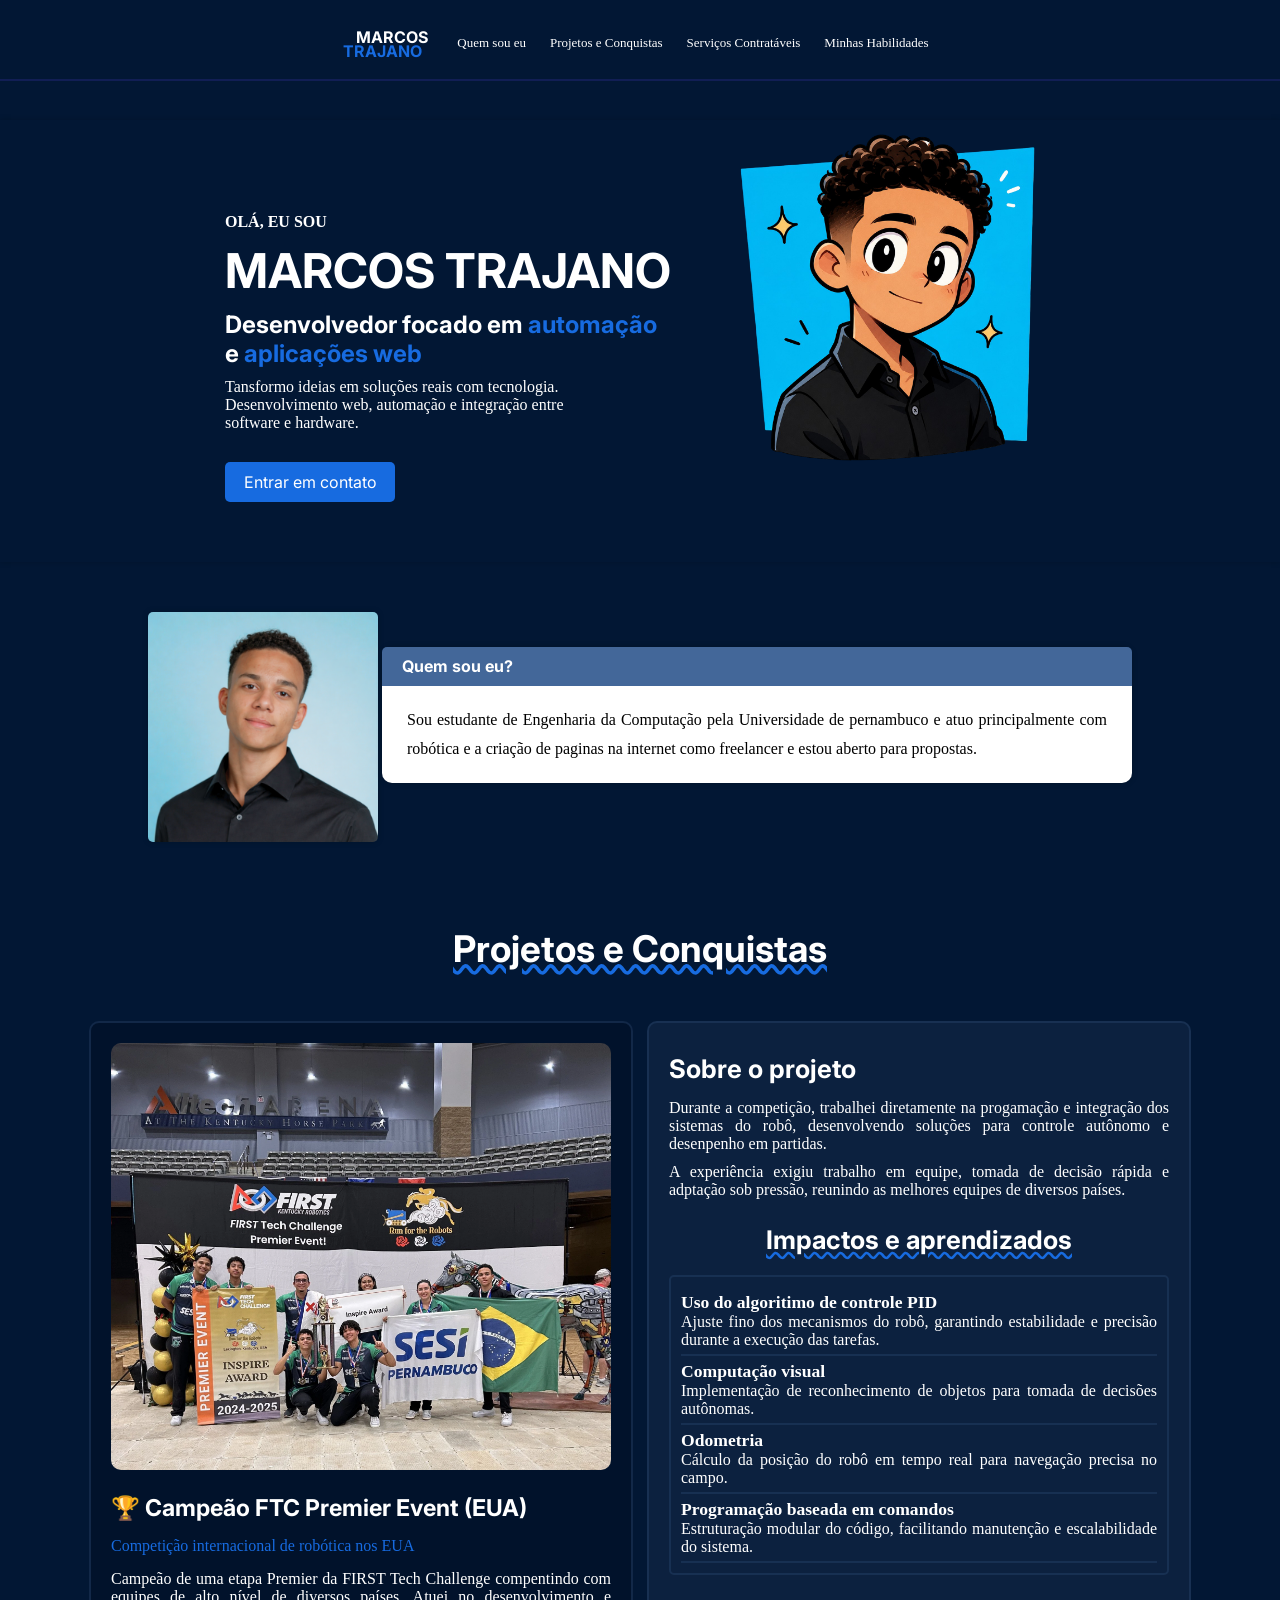
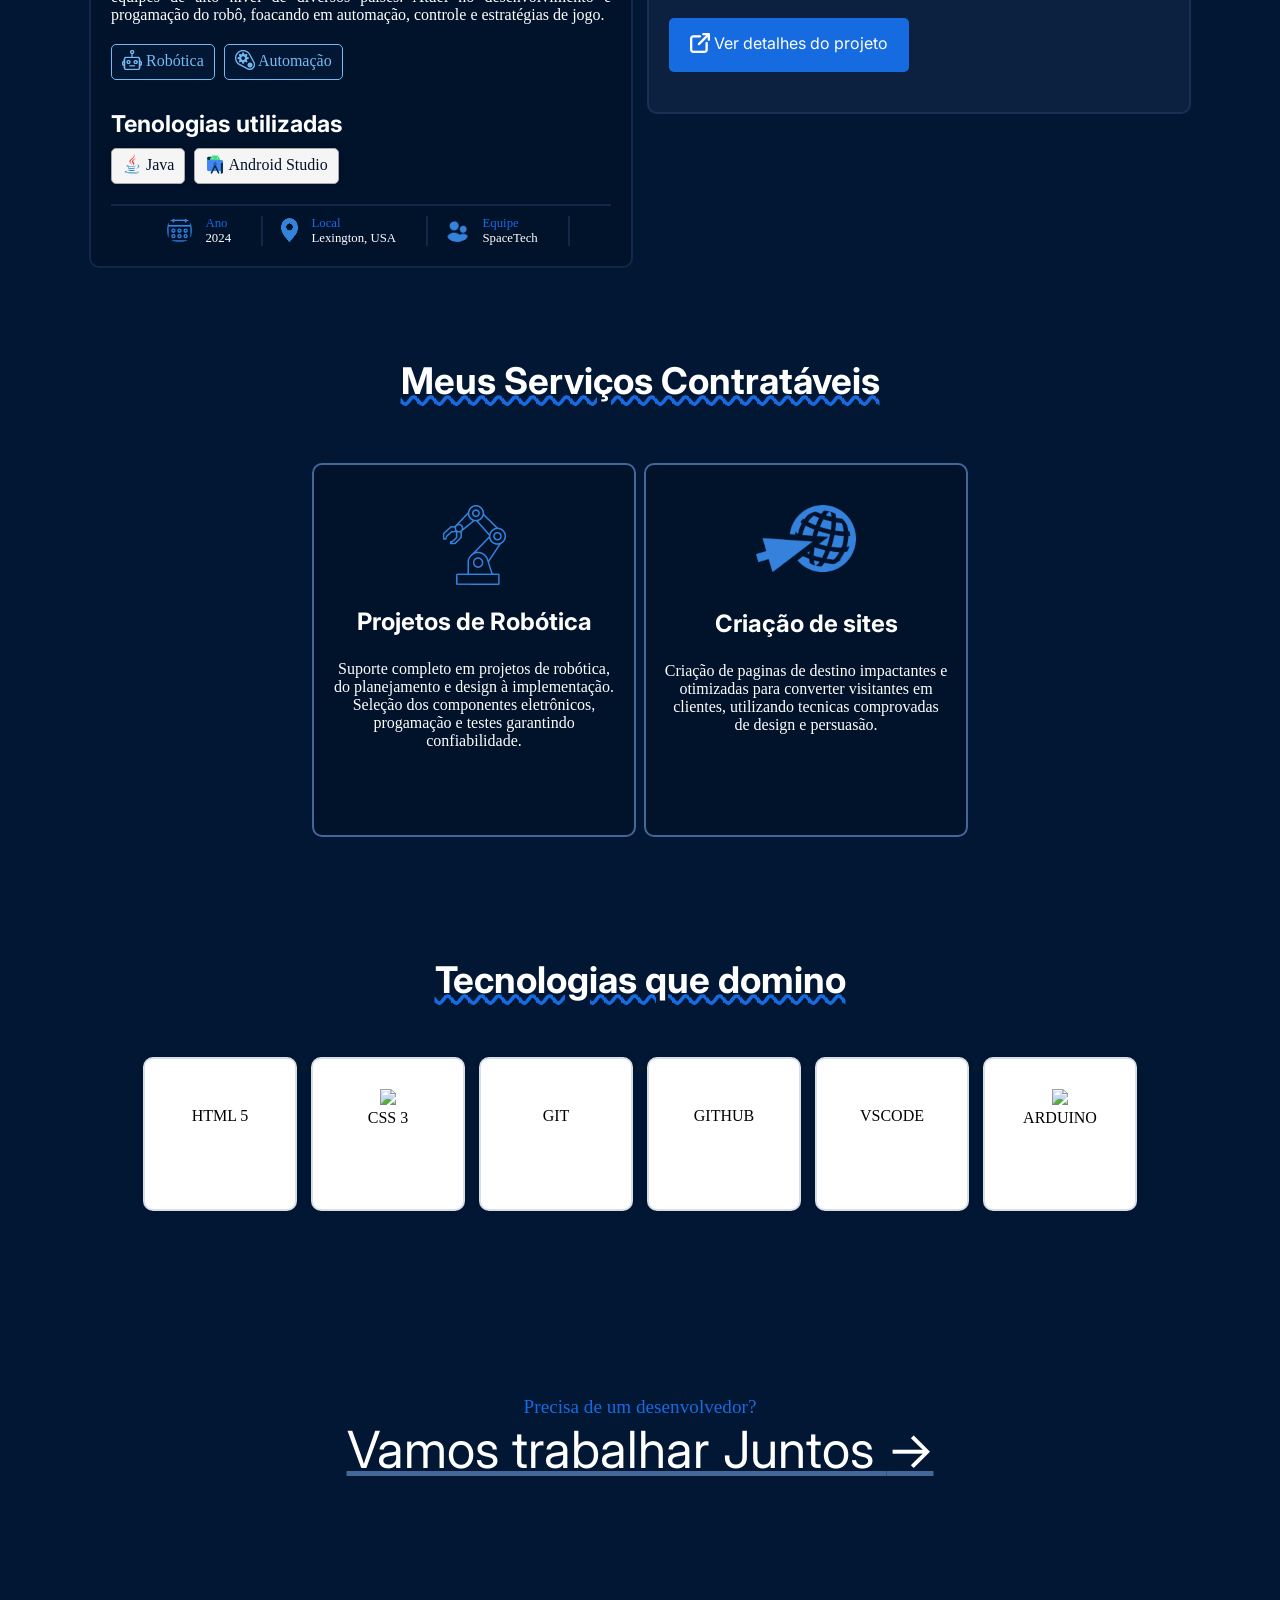
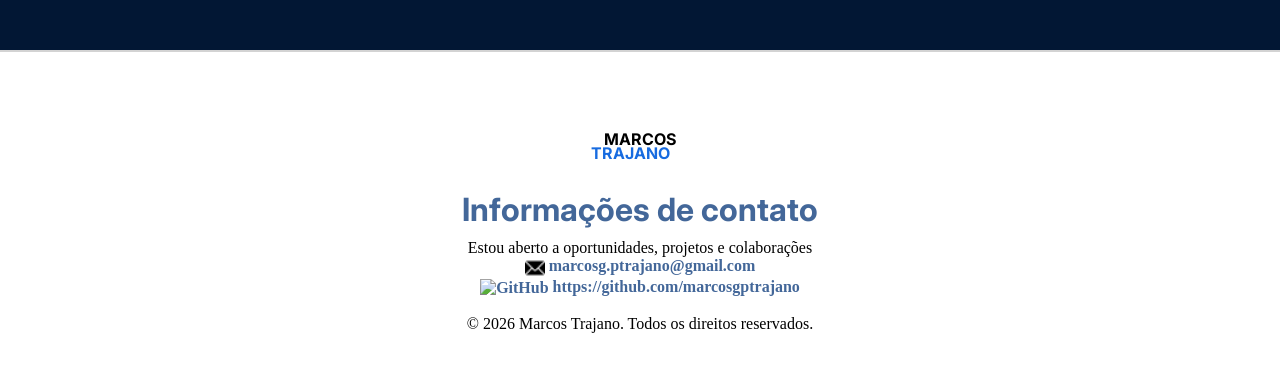
==== index.html @ 4e4b3b89 "correção de nome" ====
<!DOCTYPE html>
<html lang="pt-br">
<head>
    <meta charset="UTF-8">
    <meta name="viewport" content="width=device-width, initial-scale=1.0">
    <title>Marcos Trajano - Portifólio</title>
    <link rel="stylesheet" href="style.css">
    <link rel="shortcut icon" href="images/favicon.ico" type="image/x-icon">
</head>
<body>
    <header>
        <nav>
            <h1 class="title">Marcos<br> <span>trajano</span></h1>
            <a href="#capa">
                Quem sou eu</a>
            <a href="#2">
                Projetos e Conquistas</a>
            <a href="#3">
                Serviços Contratáveis</a>
            <a href="#4">
                Minhas Habilidades</a>
        </nav>
    </header>
    <main>  
        <section id="capa">
            <section>
                <p id="comprimento">Olá, eu sou</p>
                <h1>MARCOS TRAJANO</h1>
                <h2>Desenvolvedor focado em <strong>automação</strong><br> e <strong>aplicações web</strong></h2>
                <p>Tansformo ideias em soluções reais com tecnologia. <br> Desenvolvimento web, automação e integração entre <br> software e hardware.</p>
                <a href="#juntos" id="contato">Entrar em contato</a>
            </section>
            <div class="avatar">
                    <picture>
                        <source media="(max-width: 790px)" srcset="images/ChatGPT Image May 8, 2026, 07_17_53 PM (1).png">
                        <img src="images/ChatGPT Image May 8, 2026, 07_17_53 PM (1).png" alt="" >
                    </picture>
            </div>
        </section>
        <section id="apresentacao">
            <div class="imgg" id="perfil"> 
            </div>
            <article class="balao">
                <h2>Quem sou eu?</h2>
                <p>
                    Sou estudante de Engenharia da Computação pela Universidade de pernambuco e atuo principalmente com robótica e a criação de paginas na internet como freelancer e estou aberto para propostas. 
                </p>
            </article>
        </section>
        <h2 id="2">Projetos e Conquistas</h2>
        <section id="projetos">
            <article class="projeto">
                <img src="images/space_tech___sesi_paulista-34662228.webp" alt="">
                <h3>🏆 Campeão FTC Premier Event (EUA)</h3>
                <p>
                    <span class="descricao">
                        Competição internacional de robótica nos EUA
                    </span>
                    <br>
                    Campeão de uma etapa Premier da FIRST Tech Challenge compentindo com equipes de alto nível de diversos países. Atuei no desenvolvimento e progamação do robô, foacando em automação, controle e estratégias de jogo.
                    <div class="tags">
                        <div class="tag">
                            <p id="robotica">  Robótica
                            </p>
                        </div>
                        <div class="tag" >
                            <p id="automacao">
                             Automação
                            </p>
                        </div>
                    </div>
                    <div class="tecnologias">
                        <h3>Tenologias utilizadas</h3>
                        <div class="tecnologia">
                            <p id="java">  Java
                            </p>
                        </div>
                        <div class="tecnologia" >
                            <p id="AndroidStudio">
                             Android Studio
                            </p>
                        </div>
                    </div>
                </p>
                <div class="dados">
                    <div>
                        <img style="width: 25px;" src="images/icons/calendar-icon.png" alt="">
                        <p>
                            <strong>Ano</strong><br> 2024
                        </p>
                    </div>
                    <div>
                        <img style="width: 17px;" src="images/icons/local-icon.png" alt="">
                        <p>
                            <strong>Local</strong><br> Lexington, USA
                        </p>
                    </div>
                    <div>
                        <img style="width: 23px;" src="images/icons/team-icon.png" alt="">
                        <p>
                            <strong>Equipe</strong><br>SpaceTech
                        </p>
                    </div>
                </div>
            </article>
            <aside class="projeto">
                <h3>Sobre o projeto</h3>
                <p>
                    Durante a competição, trabalhei diretamente na progamação e integração dos sistemas do robô, desenvolvendo soluções para controle autônomo e desenpenho em partidas. 
                </p> 
                <p>
                    A experiência exigiu trabalho em equipe, tomada de decisão rápida e adptação sob pressão, reunindo as melhores equipes de diversos países.
                </p>

                <h3 id="asideh3">Impactos e aprendizados</h3>
                <div class="impactos">
                    <p>
                        <span>Uso do algoritimo de controle PID</span><br>
                        Ajuste fino dos mecanismos do robô, garantindo estabilidade e precisão durante a execução das tarefas.
                    </p>
                    <p>
                        <span>Computação visual</span><br>
                        Implementação de reconhecimento de objetos para tomada de decisões autônomas.
                    </p>
                    <p>
                        <span>Odometria</span><br>
                        Cálculo da posição do robô em tempo real para navegação precisa no campo.
                    </p>
                    <p>
                        <span>Programação baseada em comandos</span><br>
                        Estruturação modular do código, facilitando manutenção e escalabilidade do sistema.
                    </p>
                </div>

                
                <br>
                <a href="https://github.com/marcosgptrajano/SpaceTech-IntoTheDeep" target="_blank" rel="external" class="external">  
                    Ver detalhes do projeto
                </a>
                </aside>
        </section>
        <h2 id="3">Meus Serviços Contratáveis</h2>
        <section id="servicos">
            <article class="servico">
                <div>
                    <img src="images/icons/robot-arm-icon.png" alt="">
                    <h3>Projetos de Robótica</h3>
                    <p>
                        Suporte completo em projetos de robótica, do planejamento e design à implementação. Seleção dos componentes eletrônicos, progamação e testes garantindo confiabilidade.
                    </p>
                </div>
            </article>
            <article class="servico">
                <div>
                    <img src="images/icons/website-icon.png" alt="" id="sites">
                    <h3>Criação de sites</h3>
                    <p>
                        Criação de paginas de destino impactantes e otimizadas para converter visitantes em clientes, utilizando tecnicas comprovadas de design e persuasão.
                    </p>
                </div>
            </article>
        </section>
        <h2 id="4">Tecnologias que domino</h2>
        <section id="habilidades">
            <article>
                <div>
                    <img src="https://cdn.jsdelivr.net/gh/devicons/devicon@latest/icons/html5/html5-original.svg" alt="">
                    <p>HTML 5</p>
                </div>
            </article>
            <article>
                <div>
                    <img src="https://cdn.jsdelivr.net/gh/devicons/devicon@latest/icons/css3/css3-original.svg" />
                    <p>CSS 3</p>
                </div>
            </article>
            <article>
                <div>
                    <img src="https://cdn.jsdelivr.net/gh/devicons/devicon@latest/icons/git/git-original.svg" alt="">
                    <p>GIT</p>
                </div>
            </article>
            <article>
                <div>
                    <img src="https://cdn.jsdelivr.net/gh/devicons/devicon@latest/icons/github/github-original.svg" alt="">
                    <p>GITHUB</p>
                </div>
            </article>
            <article>
                <div>
                    <img src="https://cdn.jsdelivr.net/gh/devicons/devicon@latest/icons/vscode/vscode-original.svg" alt="">
                    <p>VSCODE</p>
                </div>
            </article>
            <article>
                <div>
                    <img src="https://cdn.jsdelivr.net/gh/devicons/devicon@latest/icons/arduino/arduino-original.svg" />
                    <p>ARDUINO</p>
                </div>
        </section>
        <section id="juntos">
            <p>Precisa de um desenvolvedor?</p>
            <a href="">
                Vamos trabalhar Juntos
            </a>
            <div>

            </div>
        </section>
    </main>
    <footer>
        <h1 class="title"><span style="color:black;">Marcos</span><br> <span>trajano</span></h1>
        <h2>Informações de contato</h2>
        <p>Estou aberto a oportunidades, projetos e colaborações</p>
        <p class="contato">
            <a href="mailto:marcosg.ptrajano@gmail.com"> <img src="images/icons/e-mail.png" alt="Email"> marcosg.ptrajano@gmail.com</a><br>
            <a href="https://github.com/marcosgptrajano" target="_blank" rel="external"> <img src="https://cdn.jsdelivr.net/gh/devicons/devicon@latest/icons/github/github-original.svg" alt="GitHub"> https://github.com/marcosgptrajano</a>
        </p>
        <br>
        <p>© 2026 Marcos Trajano. Todos os direitos reservados.</p>
    </footer>
</body>
</html>
---- style.css ----
@charset "UTF-8";

@import url('https://fonts.googleapis.com/css2?family=Inter:ital,opsz,wght@0,14..32,100..900;1,14..32,100..900&display=swap');
@import url("https://use.typekit.net/ovv2ced.css");

*{
    margin: 0px;
    padding: 0px;
    cursor: url('images/arrow-Photoroom.png'), auto;
}

a:hover{
    cursor: url('images/clique.png'), auto;
}

html{
    scroll-behavior: smooth;
}

:root{
    --color01: #021734;
    --color02: #01122B;
    --color03: #436799;
    --destaque: rgb(23, 107, 224);
    --box-shadow: 0px 0px 6px rgba(0, 0, 0, 0.2);
    --main-font: 'poppins-thin';
    --title-font: 'Inter';
}

.title{
    
    display: inline-block;
    color: white;
    font-size: 16px;
    margin: 30px 20px 20px 0px;
    text-indent: 20px;
    font-family: var(--title-font);
    text-transform: uppercase;
    line-height: 0.9em;
}

.title span{
    color: var(--destaque);
}

nav{
    background-color: var(--color01);
    position: fixed;
    text-align: center;
    border-bottom: 2px solid #5f47ff28 ;
    top: 0px;
    width: 100%;
    z-index: 1000; 
}

nav a{    
    font-size: 13px;
    color: white;
    text-decoration: none;
    font-family: var(--main-font);
    margin: 0px 10px 0px 0px;
    vertical-align: 10px;
    padding: 5px;
}

nav a:hover{
    text-decoration: wavy underline;
    text-decoration-color: var(--destaque);
    font-weight: bold;
    color: white;
    background-color: #0345a956;
   
    border-radius: 3px;
    padding: 8px;
    transition-duration: 0.5s;
}


body{
    background-color: var(--color01);
}

main{
    min-width: 400px;
    margin :auto;
}

h1, h2, h3{
    font-family: var(--title-font);
    color: white;
    margin: 10px;
    font-weight: 700;
}

p{
    font-family: var(--main-font);
}

#capa{
    margin: 120px auto 50px auto;
    max-width: 1400px;
    padding-bottom: 40px;
    box-shadow: var(--box-shadow);
    text-align: center;
}

#capa section{
    display: inline-block;
    margin: 20px 0px 0px 0px;
    text-align: left;
}

#capa h1{
    font-size: 3em;
}

#capa p{
    color: white;
    margin: 10px;
}

#contato{
    display: inline-block;
    background-color: var(--destaque);
    margin: 20px 10px;
    color: white;
    text-decoration: none;
    font-family: var(--title-font);
    width: 150px;
    text-align: center;
    padding: 10px;
    border-radius: 5px;
}

#comprimento{
    text-transform: uppercase;
    color: var(--destaque);
    font-weight: 600;
}

#capa strong{
    color: var(--destaque);
}

.avatar{
    text-align: center;
    display: inline-block;
    margin: auto;
    padding-left: 30px ;
}

.avatar source {
    display: none;
}

.avatar img{
    margin: auto;
    width: 29vw;
    max-width: 350px;
    vertical-align: 100% ;
}



#apresentacao{
    max-width: 1400px;
    margin: auto;
    padding: 0px 10px;
    text-align: center;
}


.imgg{
    display: inline-block;
    background-size: cover;
}

#perfil{
    background-image: url(images/Perfil-300.png);
    height: 230px;
    width: 230px;
    border-radius: 5px;
    box-shadow: var(--box-shadow);

}

.balao h2{
    background-color: var(--color03);
    margin: 0px -25px;
    padding: 5px 20px;
    font-size: 1rem;
    color: white;
    border-radius: 5px 5px 0px 0px;
}

.balao p{
    padding: 20px 0px;
}

.balao{
    text-align: justify;
    padding: 0px 25px ;
    font-family: var(--main-font);
    background-color:white;
    line-height: 1.8em;
    border-radius: 10px;
    display: inline-block;
    margin: 35px 0px 60px 0px;
    box-shadow: var(--box-shadow);
    max-width: 700px;
    width: 60%;
    vertical-align: top;
}

main > h2{
    text-align: center;
    color: white;
    margin-bottom: 40px;
    margin-top: 80px;
    text-decoration: underline;
    text-decoration-style: wavy;
    text-decoration-color: var(--destaque);
    font-size: 2.3em;
}

#projetos {
    text-align: center;
    margin: auto;
    padding: 10px;
    max-width: 1200px;
    color: white;
}

article.projeto{
    display: inline-block;
    background-color: #01122B;
    border: 2px solid #122848;
    max-width: 500px;
    width: 60%;
    border-radius: 10px;
    margin-right: 10px;
    padding: 20px;
}

article.projeto img{
    text-align: left;
    width: 100%; 
    border-radius: 10px;
}

article.projeto p {
    text-align: justify;
}

article.projeto h3{
    padding-top: 20px;
    font-size: 1.45em;
    text-align: left;
    margin: 0px;
}

.descricao{
    line-height: 3em;
    color: var(--destaque);
    font-weight: 500;

}

.tags{
    margin-top: 10px;
    text-align: left;
}

.tag{
    background-color: var(--color01);
    color: #75BAF3;
    border: 0.02px solid #75BAF3;
    display: inline-block;
    padding: 5px 10px;
    border-radius: 5px;
    margin: 10px 5px 0px 0px;
    text-align: center;
}


.tecnologias{
    margin-top: 10px;
    text-align: left;

}


.tecnologia{
    background-color: whitesmoke;
    color: var(--color02);
    border: 0.02px solid darkgray;
    display: inline-block;
    padding: 5px 10px;
    border-radius: 5px;
    margin: 10px 5px 0px 0px;
    text-align: center;
    box-shadow: var(--box-shadow);
}


#java::before{
    content: url(images/icons/java-original.png);
    vertical-align: middle;
}

#AndroidStudio::before{
    content: url(images/icons/androidstudio-original.png);
    vertical-align: middle;
}



#robotica::before{
    content: url(images/icons/robot-icon.png);
    vertical-align: middle;
}

#automacao::before{
    content: url(images/icons/atomacao-icon.png);
    vertical-align: middle;
    vertical-align: middle;
}

.dados{
    font-size: 0.8em;
    margin-top: 20px;
    border-top: 2px solid #122848;
    padding-top: 10px;
    width: 100%;
}

.dados  strong{
    color: var(--destaque);
    font-weight: 500;
}

.dados div{
    display: inline-block;
    padding-left: 10px;

}

.dados p{
    display: inline-block;
    border-right: 2px solid #122848;
    padding-right: 30px;
    padding-left: 10px;
}

.dados img{
    margin-left: 5px;
}

aside.projeto{
    vertical-align: top;
    display: inline-block;
    background-color: #253a5851;
    border: 2px solid #43679936;
    max-width: 500px;
    width: 60%;
    border-radius: 10px;
    padding: 20px;
    text-align: justify;
}

aside.projeto a{
    display: inline-block;
    background-color: var(--destaque);
    margin: 20px 0px;
    color: white;
    text-decoration: none;
    font-family: var(--title-font);
    width: 220px;
    text-align: center;
    padding: 15px 10px;
    border-radius: 5px;

}
aside.projeto h3{
    margin: 0px;
    padding: 10px 0px;
    font-size: 1.6em;
}

aside.projeto p{
    padding: 5px 0px;
    font-family: var(--main-font);
}

.external::before{
    content: url(images/icons/link.png);
    vertical-align: middle;
}

aside.projeto span{
    font-size: 1.1em;
    font-weight: 600;
    font-family: var(--main-font);
}

.impactos{
    padding: 10px;
    border: 2px solid #43679936;
    border-radius: 5px;
    margin: 5px 0px;
}

.impactos p{
    border-bottom: 2px solid #43679936;
}

#asideh3{
    margin: 10px;
    text-align: center;
    text-decoration: wavy underline;
    text-decoration-color: var(--destaque);
}


#servicos{
    text-align: center;
    margin: auto;
    max-width: 1400px;
    margin: auto;
    padding: 10px;
    color: white;
}
.servico{
    font-family: var(--main-font);
    padding: 10px;
    max-width: 300px;
    height: 350px;
    display: inline-block;
    text-align: center;
    background-color: var(--color02);
    border: 2px solid var(--color03);
    border-radius: 10px;
    margin: 10px 2px;
    margin-bottom: 30px;
    vertical-align: top;
}
.servico > div{
    vertical-align: middle;
}
.servico h3{
    margin-bottom: 8px;
    padding: 8px 0px;
    font-size: 1.5em;
    text-align: center;
}

.servico p{
    padding: 8px;
    text-align: center;
}

.servico img
{
    margin-top: 30px;
    
}

#sites{
    margin-bottom: 15px;
}
#habilidades{
    text-align: center;
    margin: 10px auto 170px auto;
    padding: 10px;
}

#habilidades article{
    background-color: white;
    width: 150px;
    height: 150px;
    border-radius: 10px;
    display: inline-block;
    border: 2px solid #43679936;
    box-shadow: var(--box-shadow);
    margin: 5px 5px;
    font-family: var(--main-font);
    vertical-align: middle;
}

#habilidades article div{
    margin: 30px
}



#habilidades article img{
    width: 70px;
}

#juntos{
    font-size: 1.2em;
    text-align: center;
    color: var(--destaque);
    margin: 10px auto 170px auto;

}

#juntos a{
    font-family: var(--title-font);
    color: white;
    font-size: 4vw;
    text-decoration: underline;
    text-decoration-color: var(--color03);
    transition-duration: 1s;
    
}

#juntos a:hover{
    text-decoration-style: wavy;
    text-decoration-color: var(--destaque);
    transition-duration: 1s;
}

#juntos a::after{
    content: " ->";
}

footer{
    background-color: white;
    text-align: center;
    padding: 50px;
    border-top: 2px solid lightgray;
    
}

footer h2{
    color: var(--color03);
    font-size: 2em;
}
footer a{
    color: var(--color03);
    text-decoration: none;
    font-weight: bolder;
}

footer a:hover{
    text-decoration: underline;
}

footer a img{
    width: 20px;
    vertical-align: middle;
}
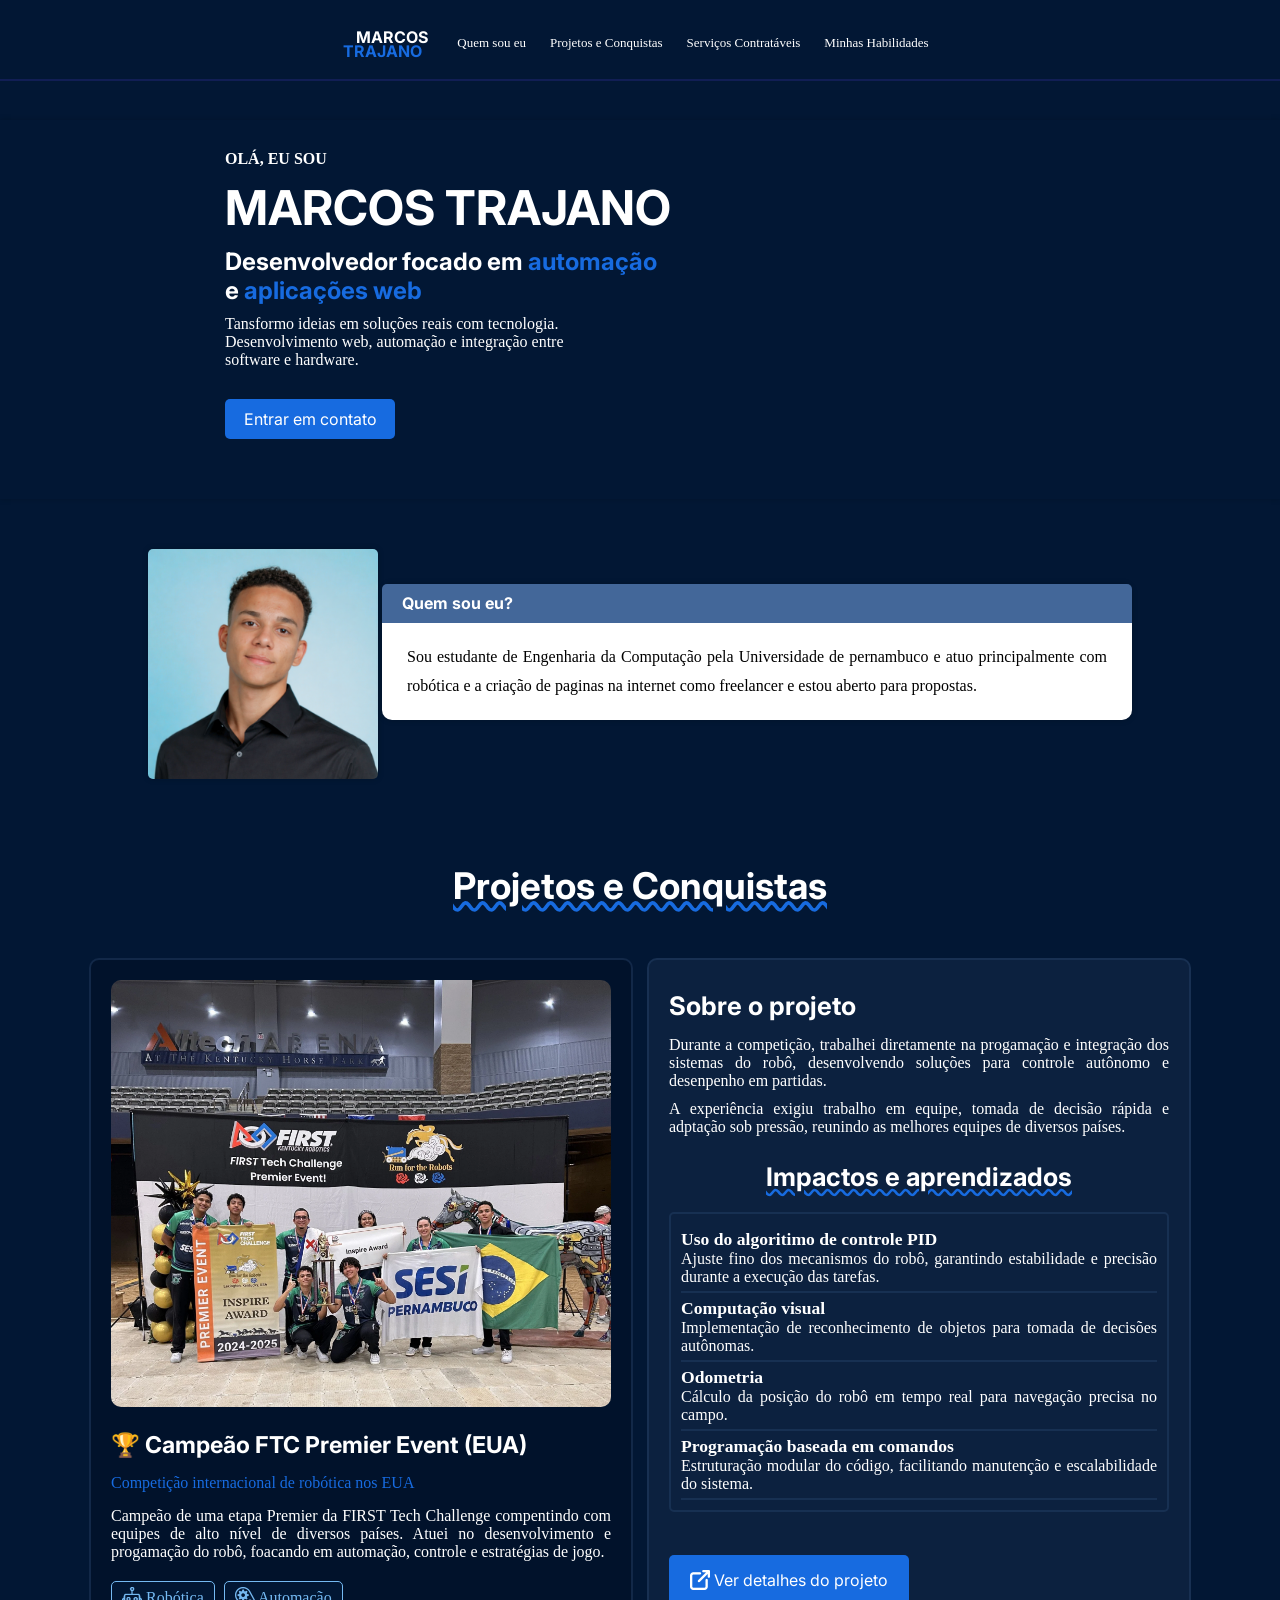
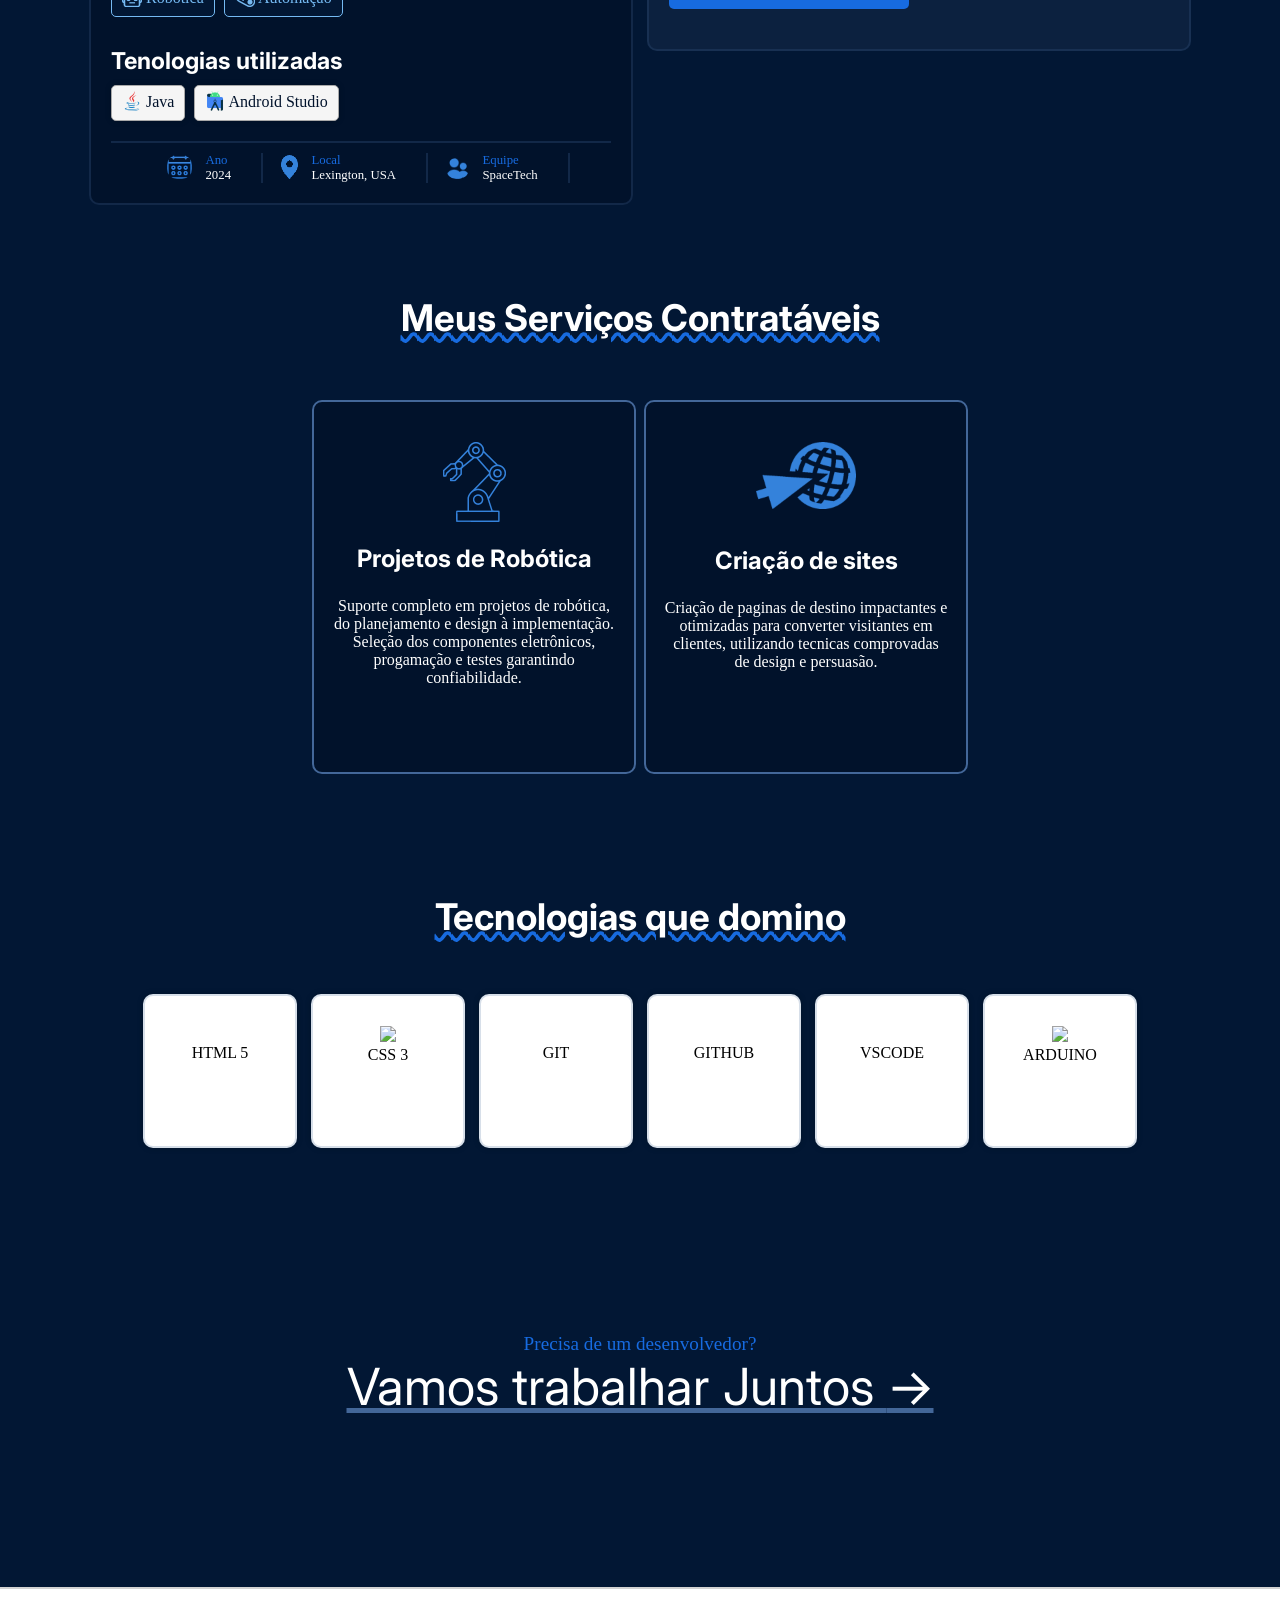
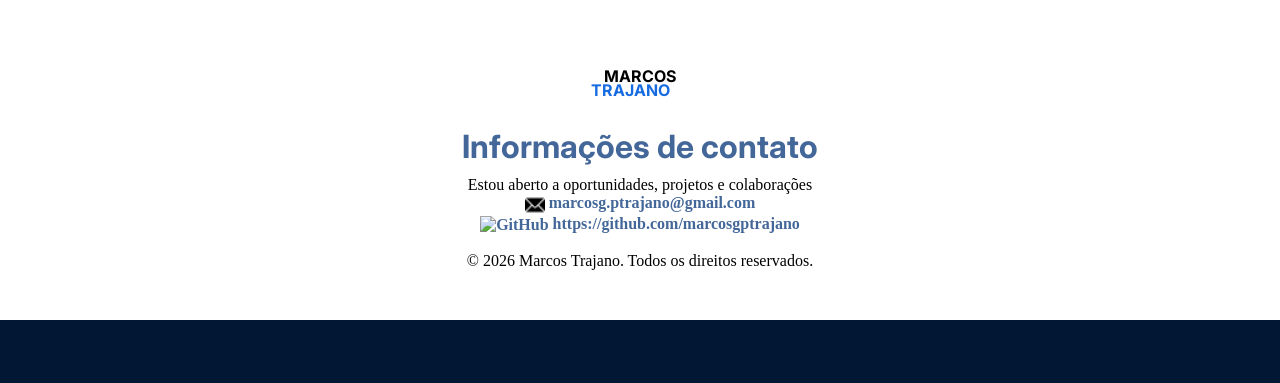
==== commit 51e4599b: "email automatico" ====
--- a/index.html
+++ b/index.html
@@ -200,7 +200,7 @@
         </section>
         <section id="juntos">
             <p>Precisa de um desenvolvedor?</p>
-            <a href="">
+            <a href="mailto:marcosg.ptrajano@gmail.com">
                 Vamos trabalhar Juntos
             </a>
             <div>
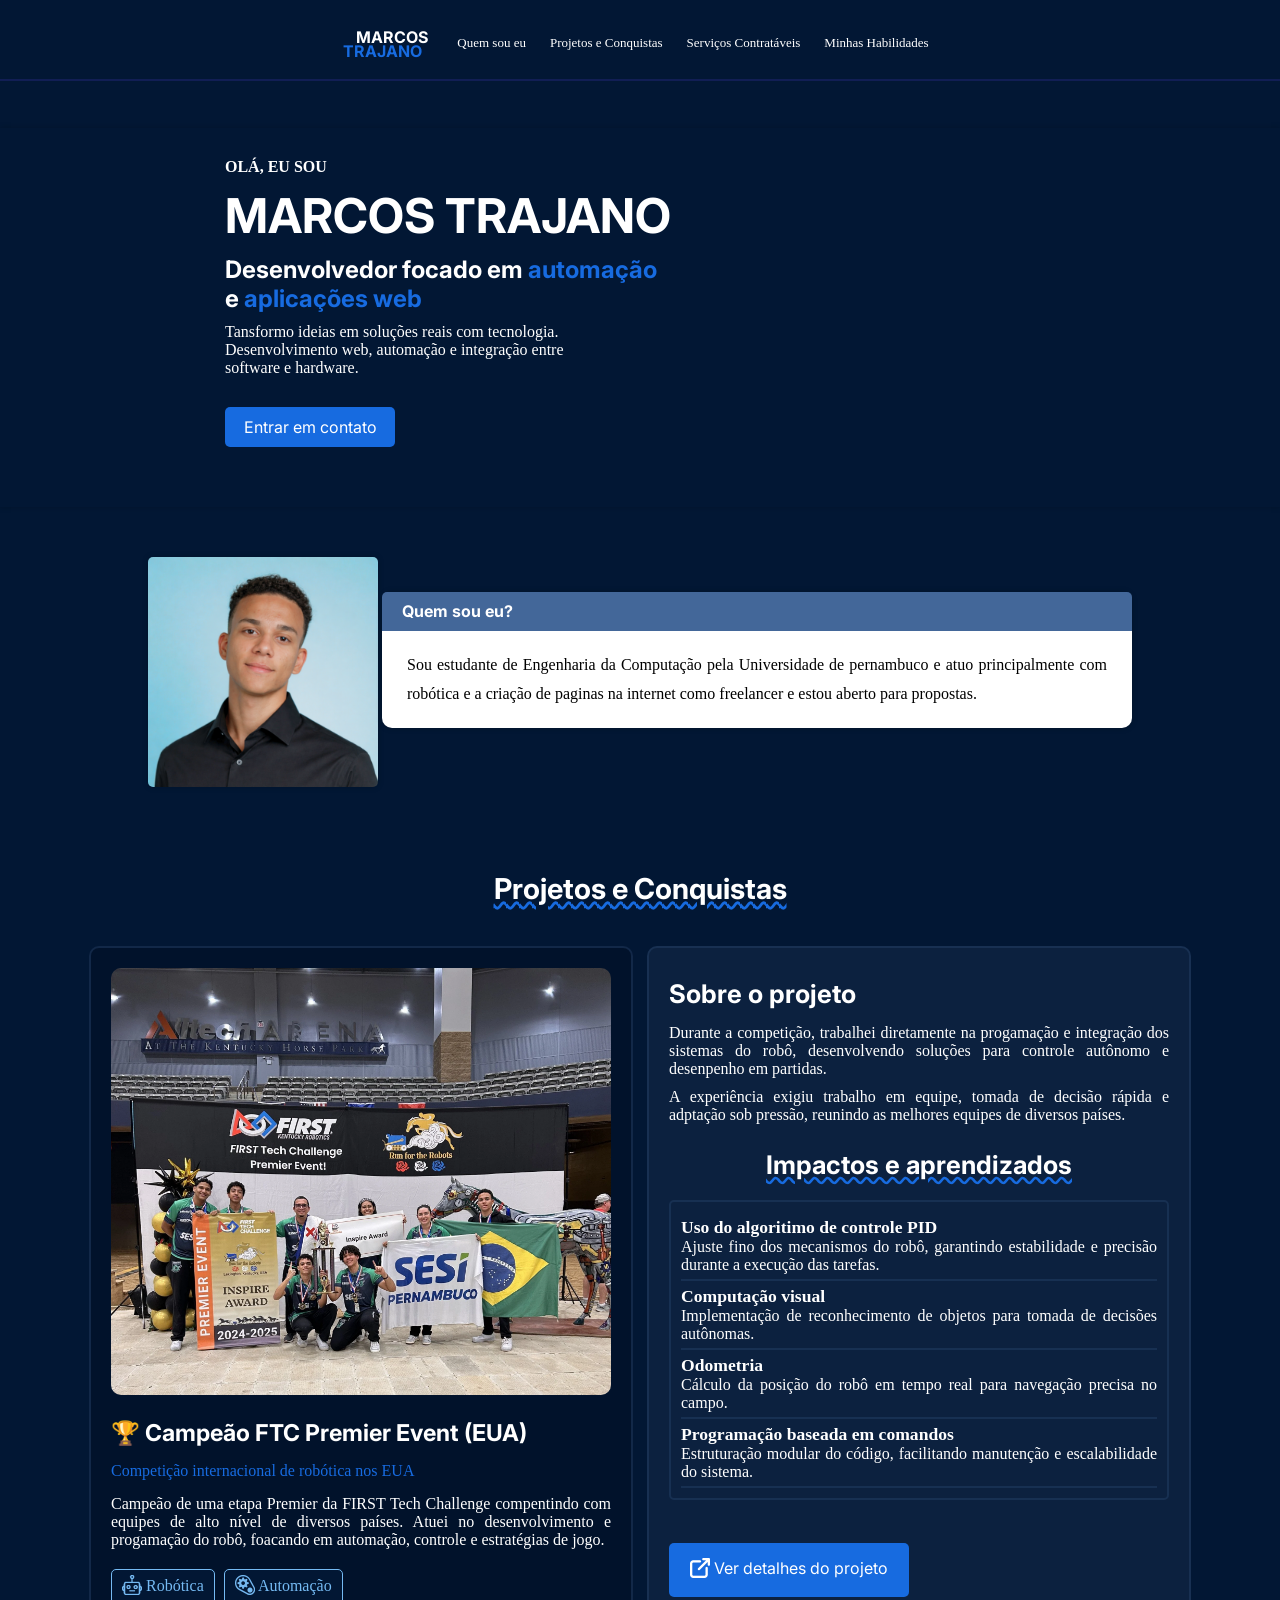
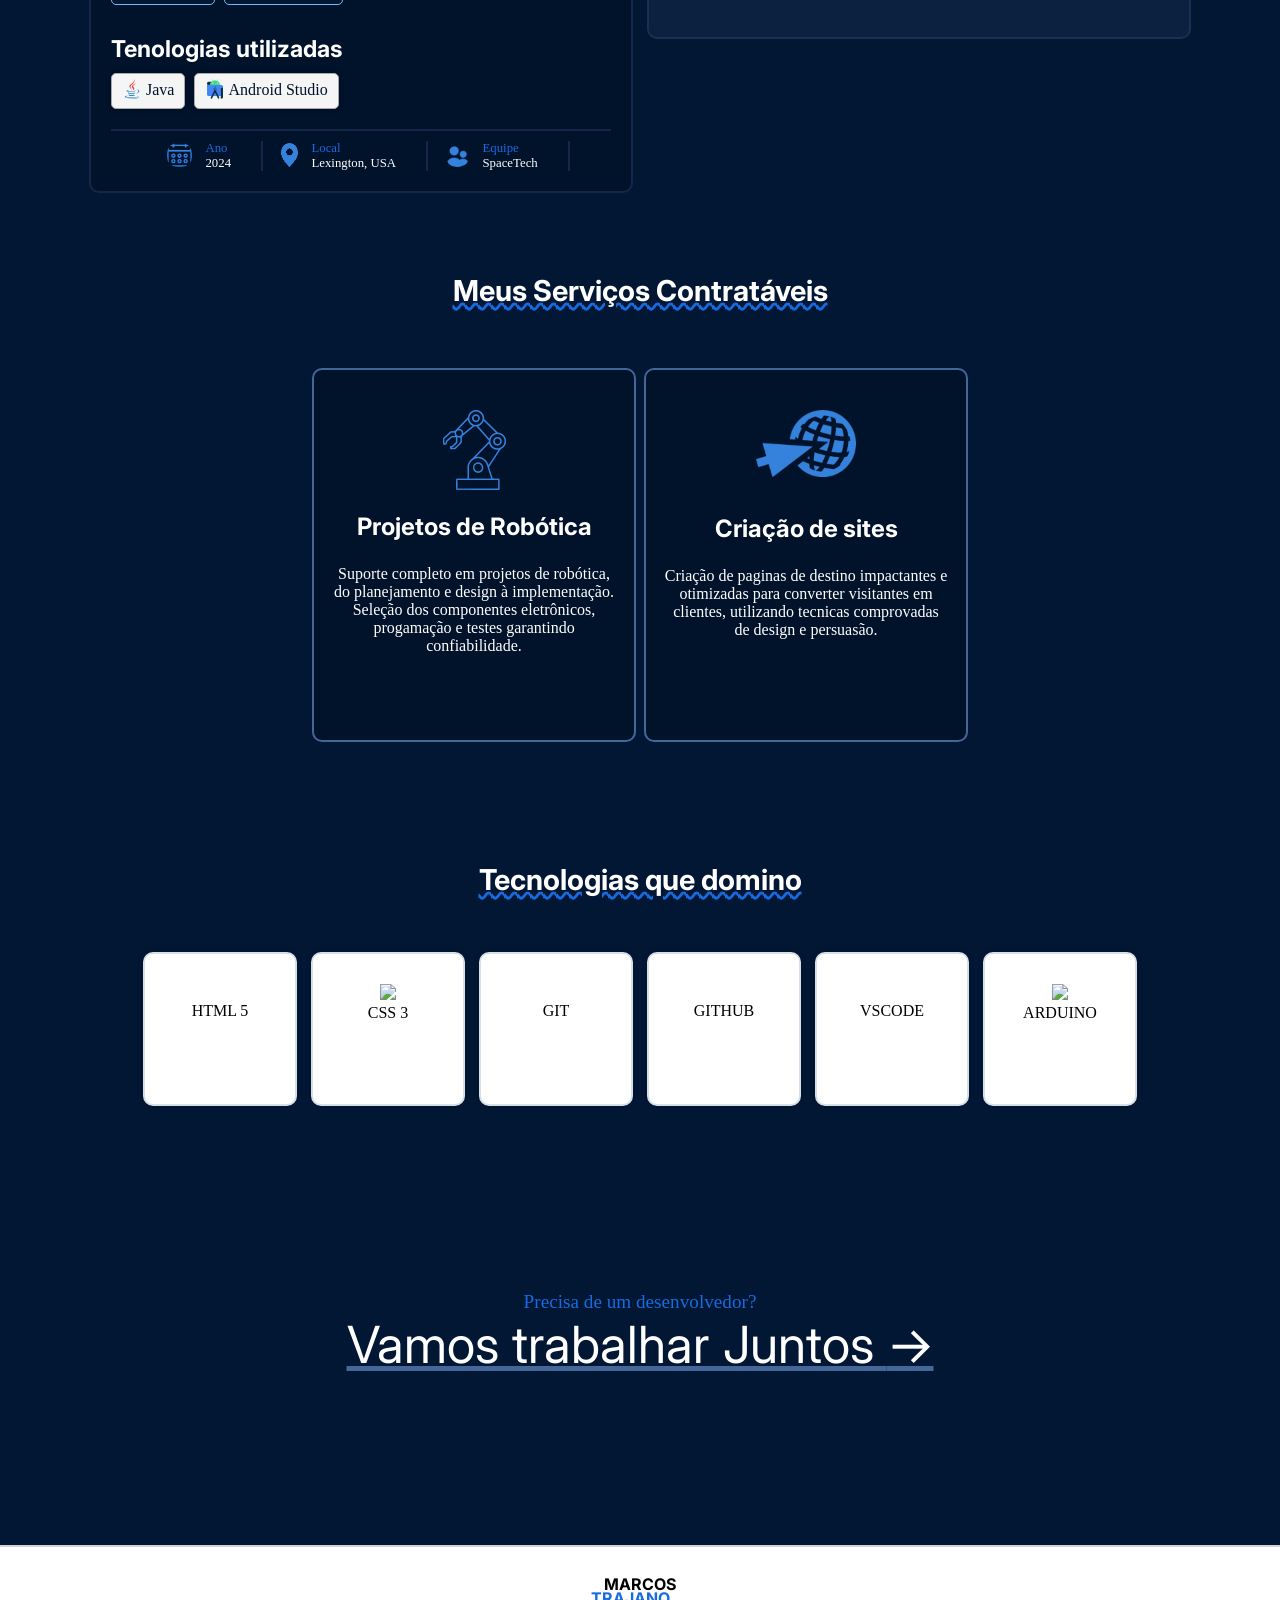
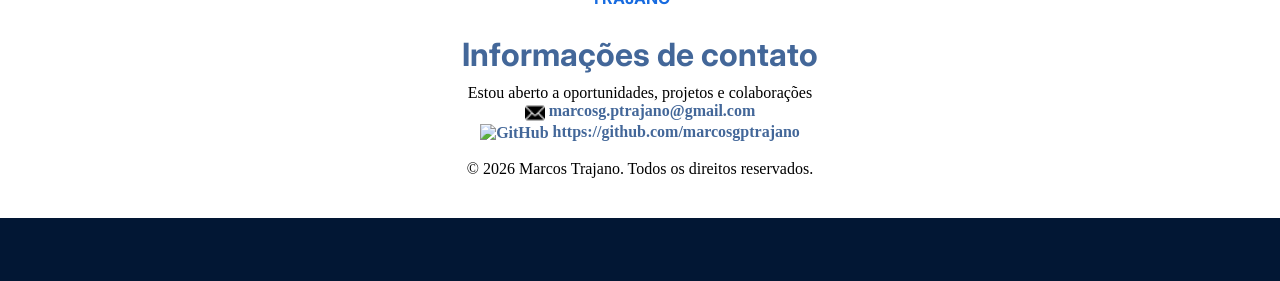
==== commit 2d928f5d: "ajustes em tamanhos" ====
--- a/index.html
+++ b/index.html
@@ -217,7 +217,7 @@
             <a href="https://github.com/marcosgptrajano" target="_blank" rel="external"> <img src="https://cdn.jsdelivr.net/gh/devicons/devicon@latest/icons/github/github-original.svg" alt="GitHub"> https://github.com/marcosgptrajano</a>
         </p>
         <br>
-        <p>© 2026 Marcos Trajano. Todos os direitos reservados.</p>
+        <p id="fim">© 2026 Marcos Trajano. Todos os direitos reservados.</p>
     </footer>
 </body>
 </html>
--- a/style.css
+++ b/style.css
@@ -43,6 +43,18 @@
     color: var(--destaque);
 }
 
+
+@media (max-width: 740px) {
+    nav {
+        display: none;
+    }
+    #capa{
+        margin-top: -100px;
+    }
+    
+}
+
+
 nav{
     background-color: var(--color01);
     position: fixed;
@@ -52,6 +64,7 @@
     width: 100%;
     z-index: 1000; 
 }
+
 
 nav a{    
     font-size: 13px;
@@ -81,7 +94,6 @@
 }
 
 main{
-    min-width: 400px;
     margin :auto;
 }
 
@@ -97,7 +109,7 @@
 }
 
 #capa{
-    margin: 120px auto 50px auto;
+    margin: 10vw auto 50px auto;
     max-width: 1400px;
     padding-bottom: 40px;
     box-shadow: var(--box-shadow);
@@ -191,10 +203,12 @@
     font-size: 1rem;
     color: white;
     border-radius: 5px 5px 0px 0px;
+    
 }
 
 .balao p{
     padding: 20px 0px;
+
 }
 
 .balao{
@@ -220,13 +234,13 @@
     text-decoration: underline;
     text-decoration-style: wavy;
     text-decoration-color: var(--destaque);
-    font-size: 2.3em;
+    font-size: 1.8em;
 }
 
 #projetos {
     text-align: center;
     margin: auto;
-    padding: 10px;
+    width: 95%;
     max-width: 1200px;
     color: white;
 }
@@ -236,7 +250,7 @@
     background-color: #01122B;
     border: 2px solid #122848;
     max-width: 500px;
-    width: 60%;
+    width: 82%;
     border-radius: 10px;
     margin-right: 10px;
     padding: 20px;
@@ -362,7 +376,7 @@
     background-color: #253a5851;
     border: 2px solid #43679936;
     max-width: 500px;
-    width: 60%;
+    width: 82%;
     border-radius: 10px;
     padding: 20px;
     text-align: justify;
@@ -528,9 +542,8 @@
 footer{
     background-color: white;
     text-align: center;
-    padding: 50px;
+    padding: 50px auto;
     border-top: 2px solid lightgray;
-    
 }
 
 footer h2{
@@ -552,7 +565,9 @@
     vertical-align: middle;
 }
 
-
-
-
-
+#fim{
+    padding-bottom: 40px;
+}
+
+
+
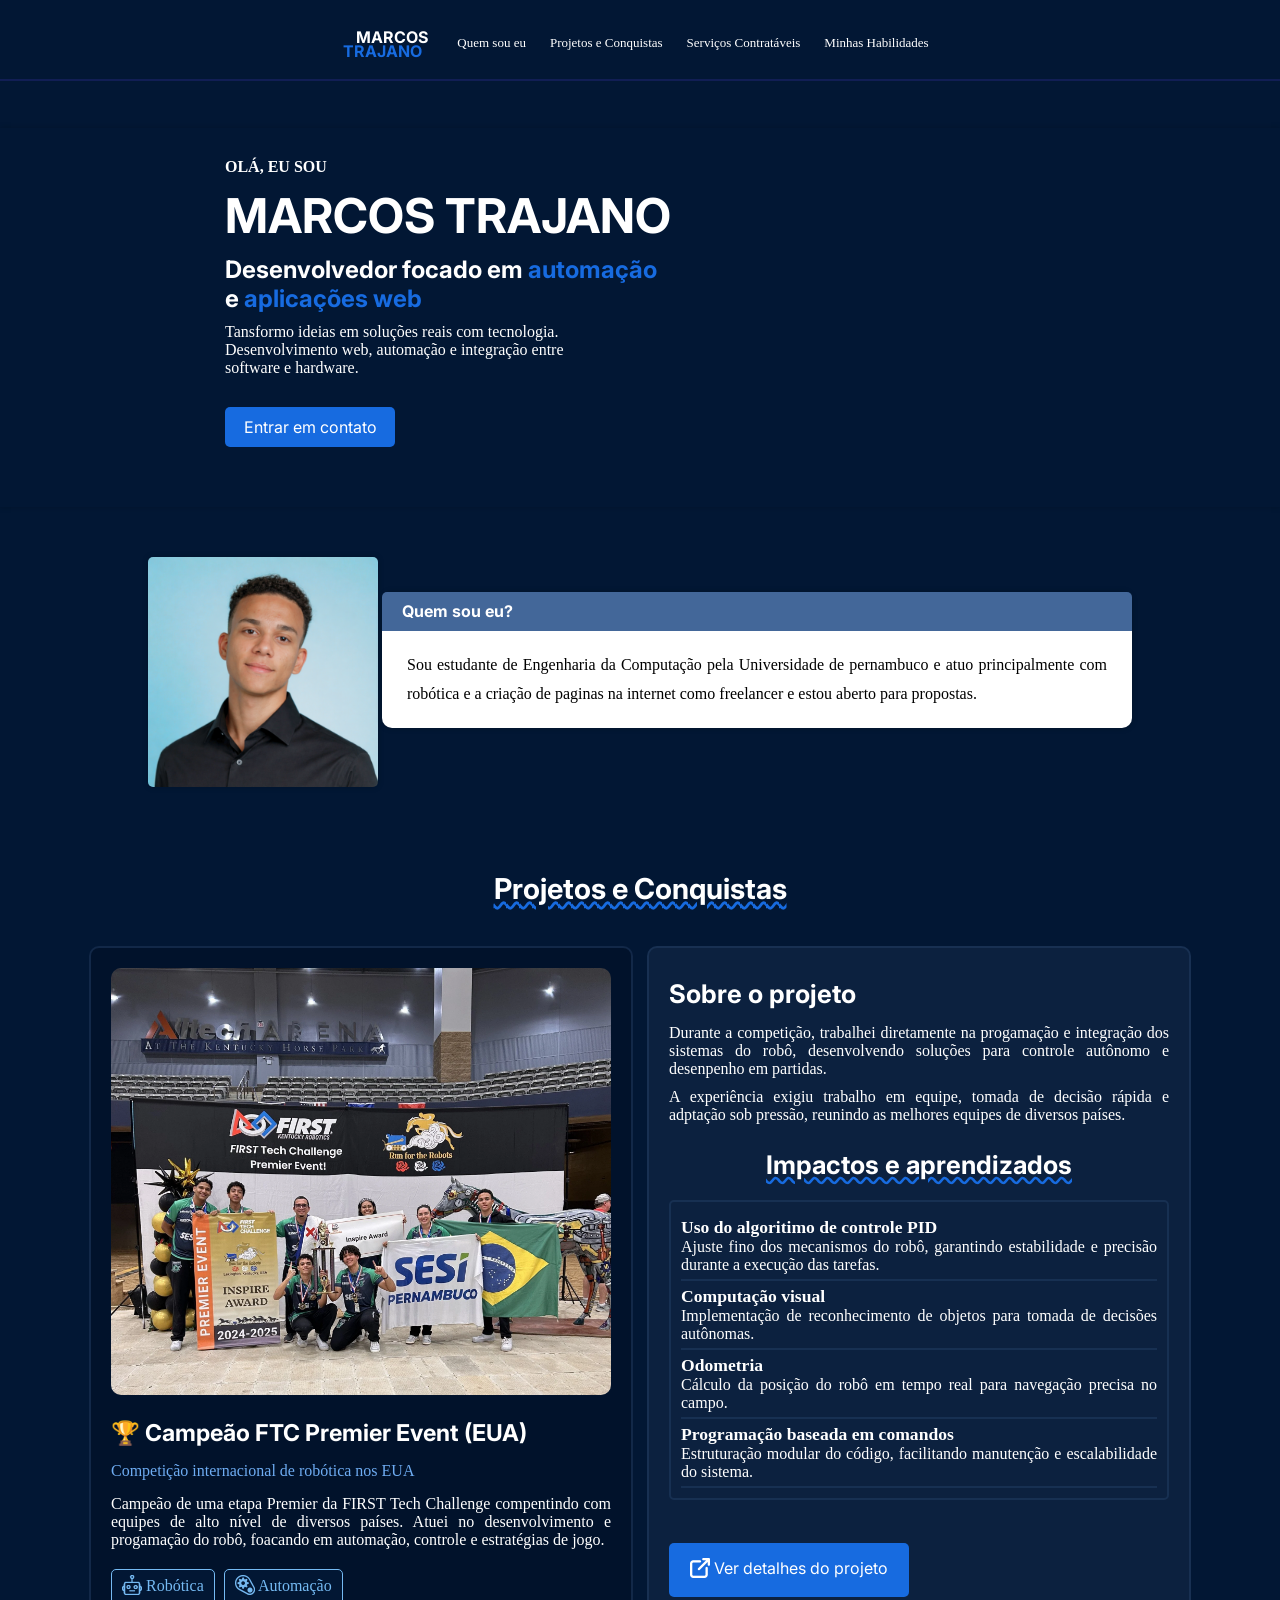
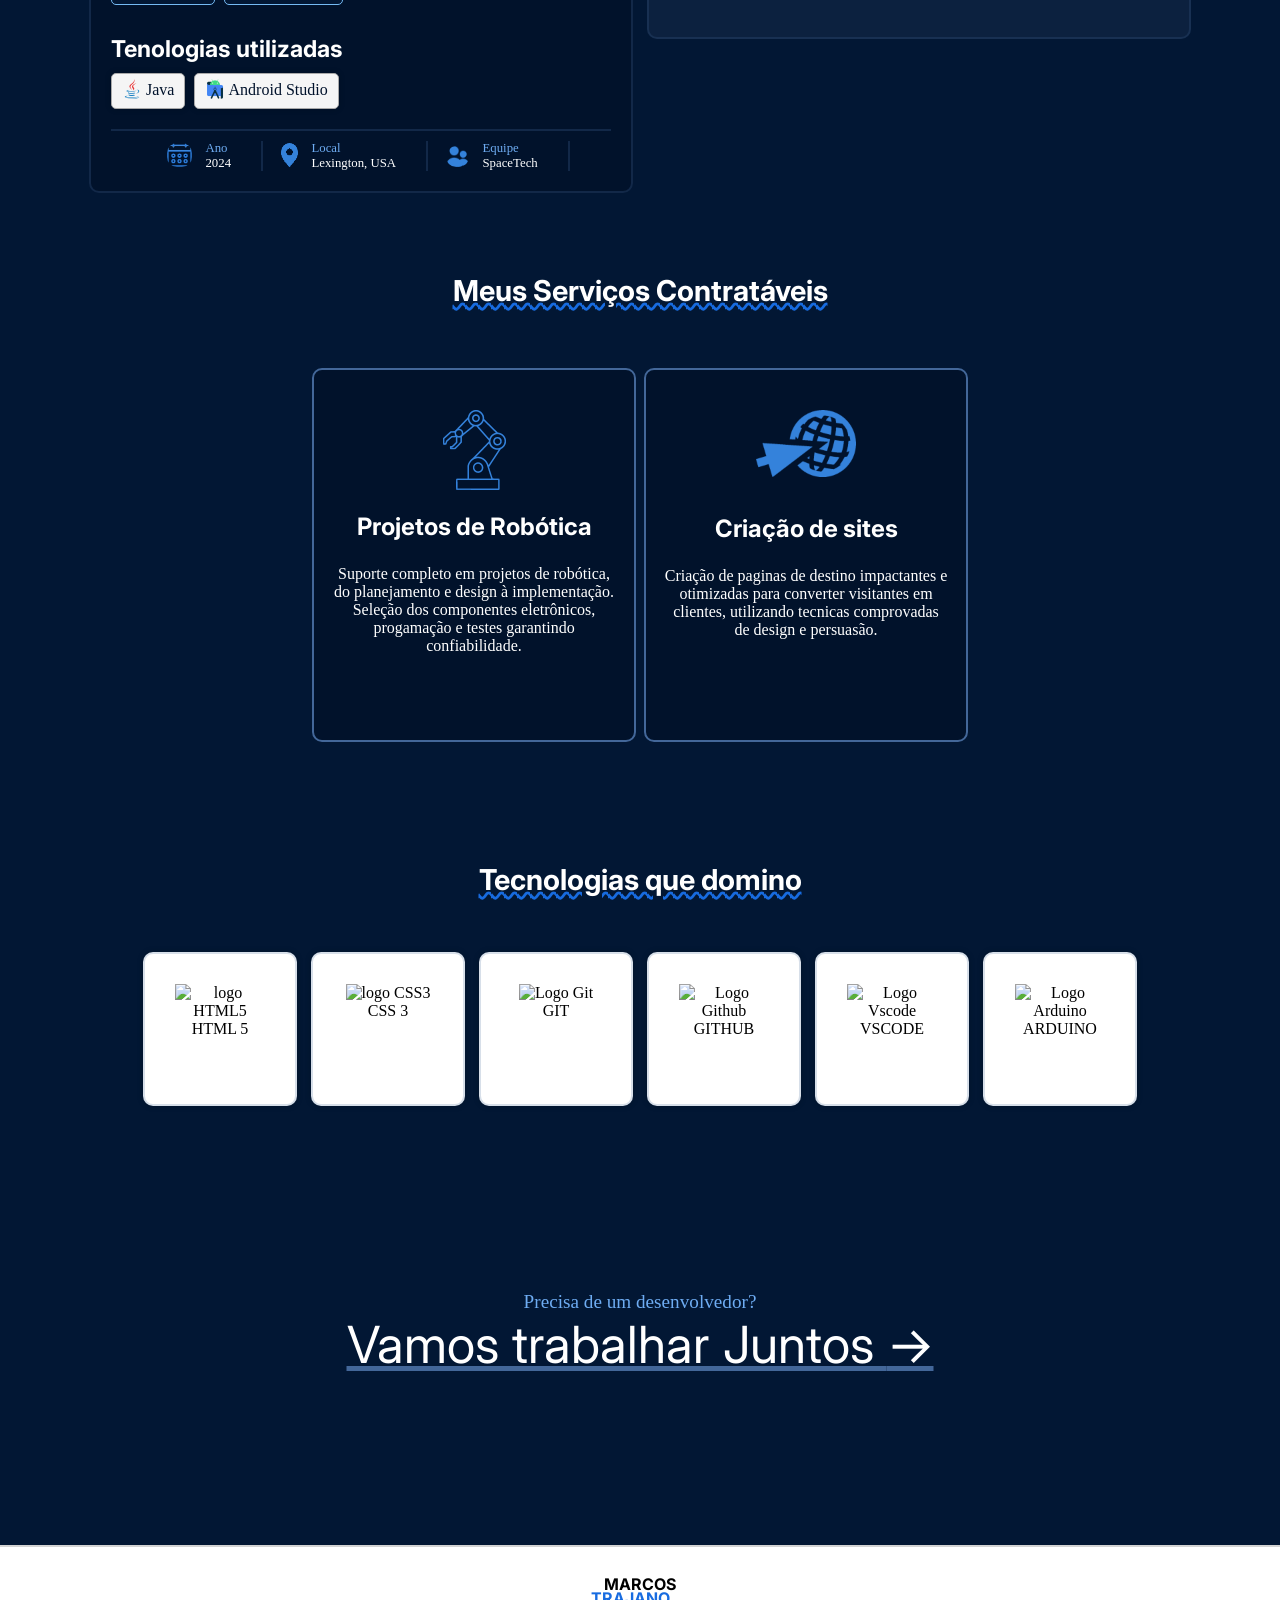
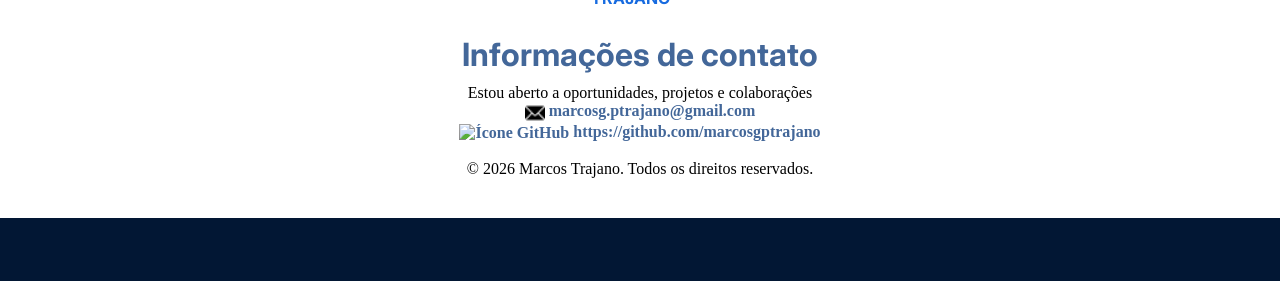
==== commit e131a469: "Melhorias na acessibilidade e SEO" ====
--- a/index.html
+++ b/index.html
@@ -2,6 +2,18 @@
 <html lang="pt-br">
 <head>
     <meta charset="UTF-8">
+
+    <meta name="description" content="Portfólio de Marcos Trajano, Engenheiro de Computação especializado em Desenvolvimento Web, Robótica e Automação. Conheça meus projetos com Arduino, Java, C++ e soluções tecnológicas inovadoras.">
+    <meta name="author" content="Marcos Trajano">
+    <meta name="keywords" content="Marcos Trajano, Engenheiro de Computação, Desenvolvedor Web, Automação Residencial, Robótica, Arduino, Esp32, Raspbery Pi, Sistemas Embarcados, Full Stack, Java, C++, HTML5, CSS3, Git, GitHub, Programação, Engenheiro de Computação Pernambuco, Desenvolvedor Web Pernambuco, Automação Industrial, IoT, Internet das Coisas">
+
+    <link rel="canonical" href="https://marcosgptrajano.github.io/meu-portifolio/" />
+
+    <meta property="og:title" content="Marcos Trajano | Engenharia & Desenvolvimento">
+    <meta property="og:description" content="Explore meus projetos de Engenharia de Computação e Desenvolvimento Web.">
+    <meta property="og:image" content="images/page-preview.jpeg">
+    <meta property="og:url" content="https://marcosgptrajano.github.io/meu-portifolio/">
+
     <meta name="viewport" content="width=device-width, initial-scale=1.0">
     <title>Marcos Trajano - Portifólio</title>
     <link rel="stylesheet" href="style.css">
@@ -33,7 +45,7 @@
             <div class="avatar">
                     <picture>
                         <source media="(max-width: 790px)" srcset="images/ChatGPT Image May 8, 2026, 07_17_53 PM (1).png">
-                        <img src="images/ChatGPT Image May 8, 2026, 07_17_53 PM (1).png" alt="" >
+                        <img src="images/avatar.png" alt="Avatar cartoon" >
                     </picture>
             </div>
         </section>
@@ -50,7 +62,7 @@
         <h2 id="2">Projetos e Conquistas</h2>
         <section id="projetos">
             <article class="projeto">
-                <img src="images/space_tech___sesi_paulista-34662228.webp" alt="">
+                <img src="images/space_tech___sesi_paulista-34662228.webp" alt="Foto da equipe de robótica SpaceTech">
                 <h3>🏆 Campeão FTC Premier Event (EUA)</h3>
                 <p>
                     <span class="descricao">
@@ -84,21 +96,21 @@
                 </p>
                 <div class="dados">
                     <div>
-                        <img style="width: 25px;" src="images/icons/calendar-icon.png" alt="">
+                        <img style="width: 25px;" src="images/icons/calendar-icon.png" alt="icone de calendário">
                         <p>
-                            <strong>Ano</strong><br> 2024
+                            <strong class="need-contrast">Ano</strong><br> 2024
                         </p>
                     </div>
                     <div>
-                        <img style="width: 17px;" src="images/icons/local-icon.png" alt="">
+                        <img style="width: 17px;" src="images/icons/local-icon.png" alt="ícone de localização">
                         <p>
-                            <strong>Local</strong><br> Lexington, USA
+                            <strong class="need-contrast">Local</strong><br> Lexington, USA
                         </p>
                     </div>
                     <div>
-                        <img style="width: 23px;" src="images/icons/team-icon.png" alt="">
+                        <img style="width: 23px;" src="images/icons/team-icon.png" alt="ícone de contatos">
                         <p>
-                            <strong>Equipe</strong><br>SpaceTech
+                            <strong class="need-contrast">Equipe</strong><br>SpaceTech
                         </p>
                     </div>
                 </div>
@@ -143,7 +155,7 @@
         <section id="servicos">
             <article class="servico">
                 <div>
-                    <img src="images/icons/robot-arm-icon.png" alt="">
+                    <img src="images/icons/robot-arm-icon.png" alt="ícone braço robótico">
                     <h3>Projetos de Robótica</h3>
                     <p>
                         Suporte completo em projetos de robótica, do planejamento e design à implementação. Seleção dos componentes eletrônicos, progamação e testes garantindo confiabilidade.
@@ -152,7 +164,7 @@
             </article>
             <article class="servico">
                 <div>
-                    <img src="images/icons/website-icon.png" alt="" id="sites">
+                    <img src="images/icons/website-icon.png" alt="ícone de website" id="sites">
                     <h3>Criação de sites</h3>
                     <p>
                         Criação de paginas de destino impactantes e otimizadas para converter visitantes em clientes, utilizando tecnicas comprovadas de design e persuasão.
@@ -164,42 +176,42 @@
         <section id="habilidades">
             <article>
                 <div>
-                    <img src="https://cdn.jsdelivr.net/gh/devicons/devicon@latest/icons/html5/html5-original.svg" alt="">
+                    <img src="https://cdn.jsdelivr.net/gh/devicons/devicon@latest/icons/html5/html5-original.svg" alt="logo HTML5">
                     <p>HTML 5</p>
                 </div>
             </article>
             <article>
                 <div>
-                    <img src="https://cdn.jsdelivr.net/gh/devicons/devicon@latest/icons/css3/css3-original.svg" />
+                    <img src="https://cdn.jsdelivr.net/gh/devicons/devicon@latest/icons/css3/css3-original.svg" alt="logo CSS3"/>
                     <p>CSS 3</p>
                 </div>
             </article>
             <article>
                 <div>
-                    <img src="https://cdn.jsdelivr.net/gh/devicons/devicon@latest/icons/git/git-original.svg" alt="">
+                    <img src="https://cdn.jsdelivr.net/gh/devicons/devicon@latest/icons/git/git-original.svg" alt="Logo Git">
                     <p>GIT</p>
                 </div>
             </article>
             <article>
                 <div>
-                    <img src="https://cdn.jsdelivr.net/gh/devicons/devicon@latest/icons/github/github-original.svg" alt="">
+                    <img src="https://cdn.jsdelivr.net/gh/devicons/devicon@latest/icons/github/github-original.svg" alt="Logo Github">
                     <p>GITHUB</p>
                 </div>
             </article>
             <article>
                 <div>
-                    <img src="https://cdn.jsdelivr.net/gh/devicons/devicon@latest/icons/vscode/vscode-original.svg" alt="">
+                    <img src="https://cdn.jsdelivr.net/gh/devicons/devicon@latest/icons/vscode/vscode-original.svg" alt="Logo Vscode">
                     <p>VSCODE</p>
                 </div>
             </article>
             <article>
                 <div>
-                    <img src="https://cdn.jsdelivr.net/gh/devicons/devicon@latest/icons/arduino/arduino-original.svg" />
+                    <img src="https://cdn.jsdelivr.net/gh/devicons/devicon@latest/icons/arduino/arduino-original.svg" alt="Logo Arduino">
                     <p>ARDUINO</p>
                 </div>
         </section>
         <section id="juntos">
-            <p>Precisa de um desenvolvedor?</p>
+            <p class="need-contrast">Precisa de um desenvolvedor?</p>
             <a href="mailto:marcosg.ptrajano@gmail.com">
                 Vamos trabalhar Juntos
             </a>
@@ -213,8 +225,8 @@
         <h2>Informações de contato</h2>
         <p>Estou aberto a oportunidades, projetos e colaborações</p>
         <p class="contato">
-            <a href="mailto:marcosg.ptrajano@gmail.com"> <img src="images/icons/e-mail.png" alt="Email"> marcosg.ptrajano@gmail.com</a><br>
-            <a href="https://github.com/marcosgptrajano" target="_blank" rel="external"> <img src="https://cdn.jsdelivr.net/gh/devicons/devicon@latest/icons/github/github-original.svg" alt="GitHub"> https://github.com/marcosgptrajano</a>
+            <a href="mailto:marcosg.ptrajano@gmail.com"> <img src="images/icons/e-mail.png" alt="Ícone Email"> marcosg.ptrajano@gmail.com</a><br>
+            <a href="https://github.com/marcosgptrajano" target="_blank" rel="external"> <img src="https://cdn.jsdelivr.net/gh/devicons/devicon@latest/icons/github/github-original.svg" alt="Ícone GitHub"> https://github.com/marcosgptrajano</a>
         </p>
         <br>
         <p id="fim">© 2026 Marcos Trajano. Todos os direitos reservados.</p>
--- a/style.css
+++ b/style.css
@@ -22,6 +22,7 @@
     --color02: #01122B;
     --color03: #436799;
     --destaque: rgb(23, 107, 224);
+    --special-contrast: rgb(110, 172, 242);
     --box-shadow: 0px 0px 6px rgba(0, 0, 0, 0.2);
     --main-font: 'poppins-thin';
     --title-font: 'Inter';
@@ -275,8 +276,8 @@
 
 .descricao{
     line-height: 3em;
-    color: var(--destaque);
     font-weight: 500;
+    color: var(--special-contrast);
 
 }
 
@@ -349,7 +350,7 @@
 }
 
 .dados  strong{
-    color: var(--destaque);
+    color: var(--special-contrast);
     font-weight: 500;
 }
 
@@ -569,5 +570,8 @@
     padding-bottom: 40px;
 }
 
-
-
+.need-contrast{
+    color: var(--special-contrast) ;
+}
+
+
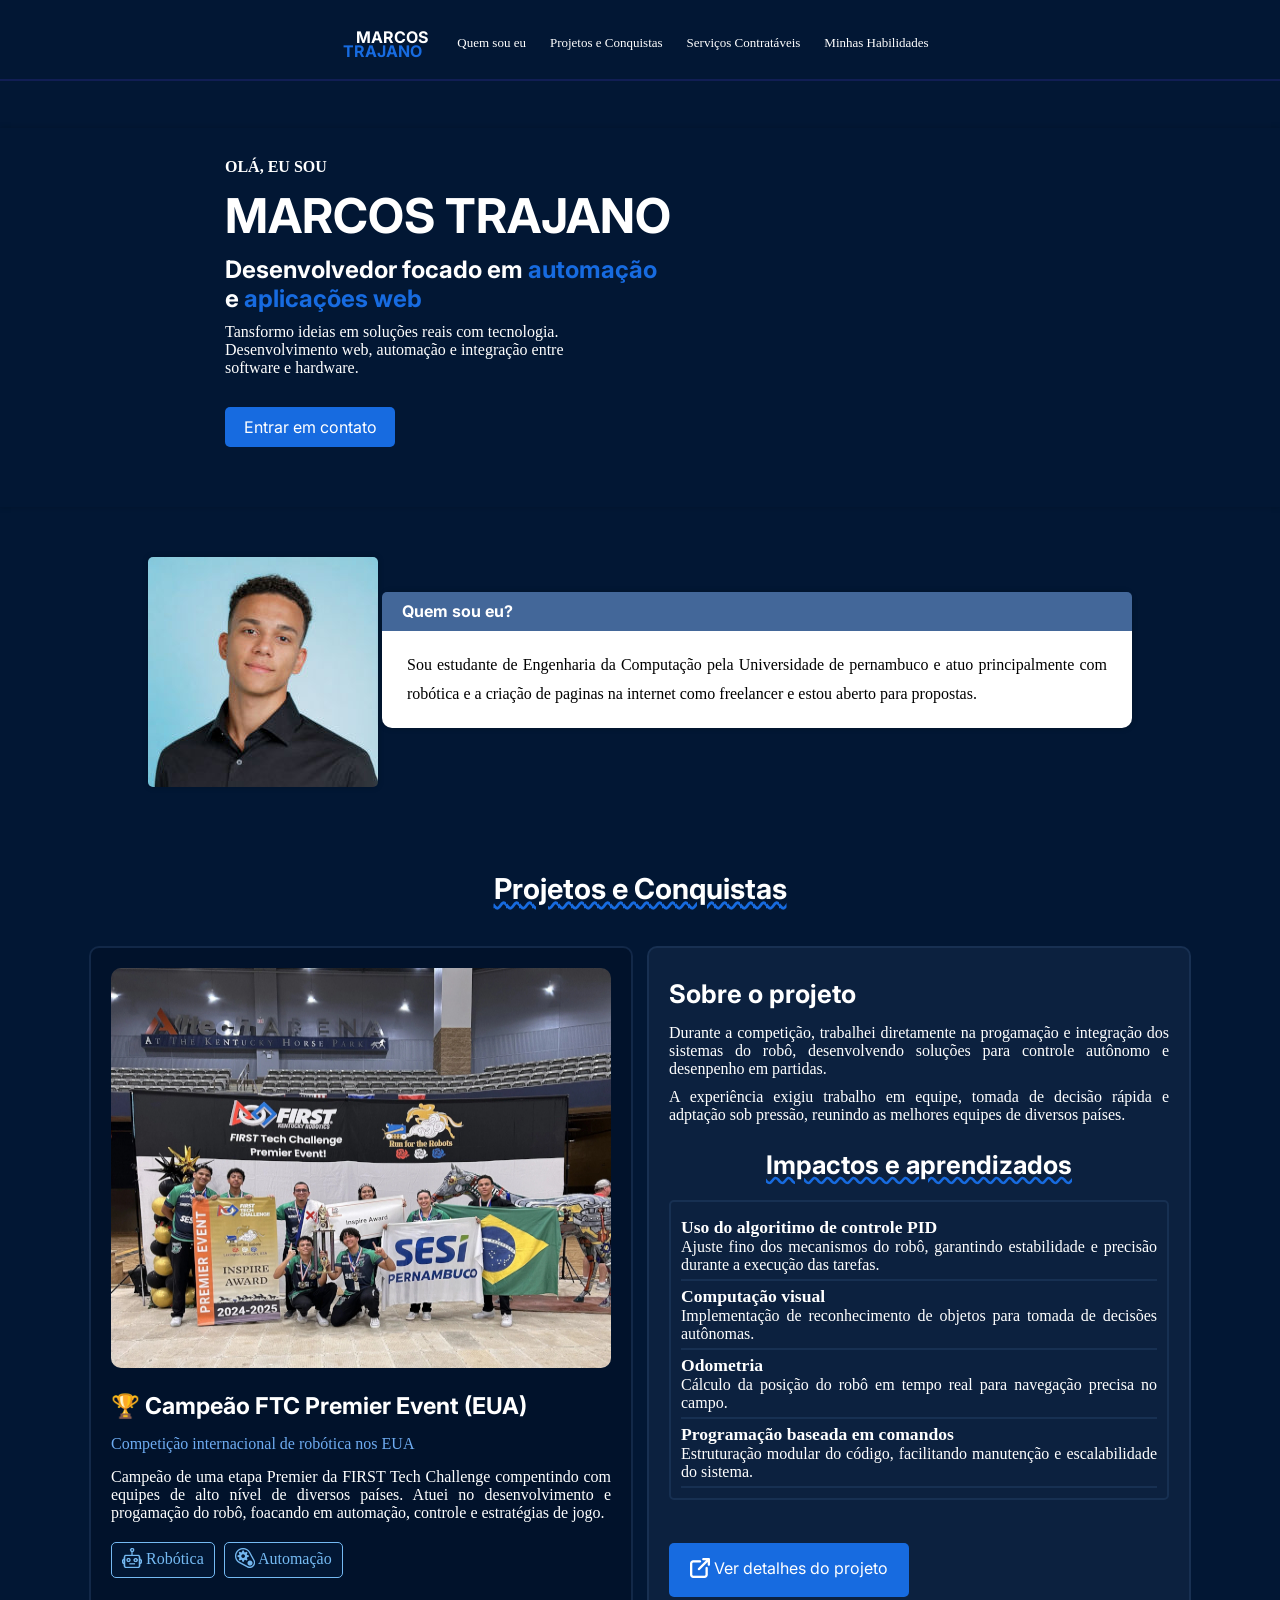
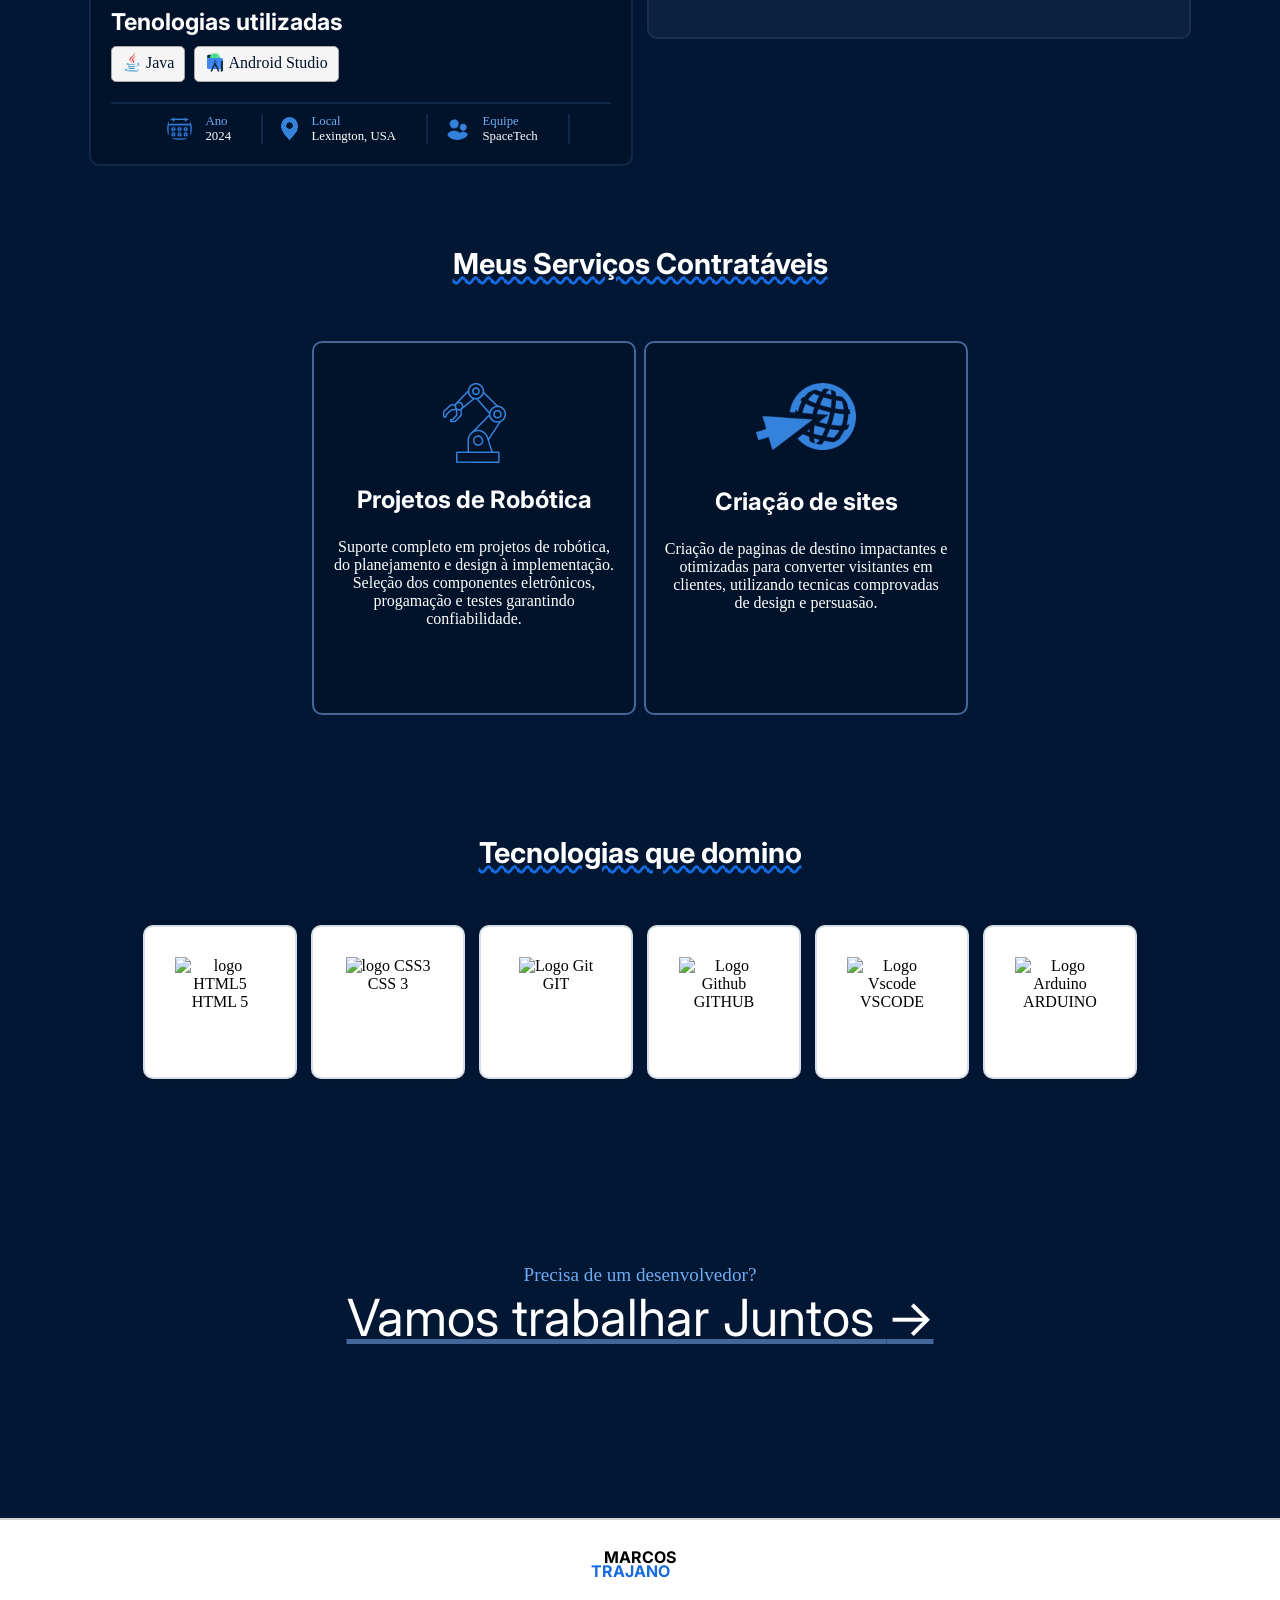
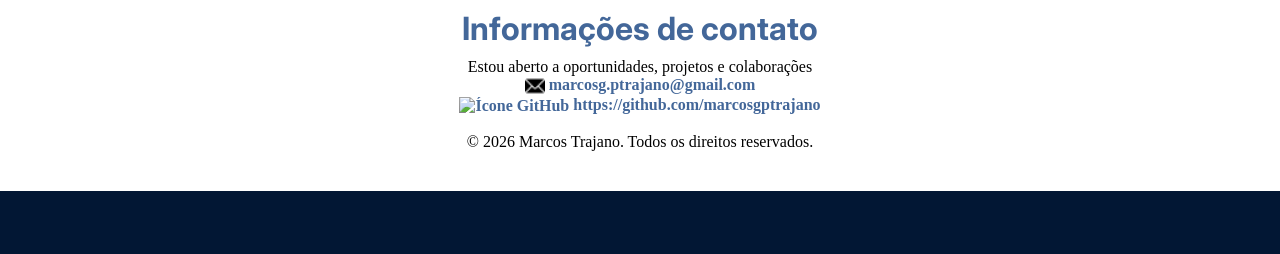
==== commit 3cdf5037: "Melhorias no desempenho" ====
--- a/index.html
+++ b/index.html
@@ -62,7 +62,7 @@
         <h2 id="2">Projetos e Conquistas</h2>
         <section id="projetos">
             <article class="projeto">
-                <img src="images/space_tech___sesi_paulista-34662228.webp" alt="Foto da equipe de robótica SpaceTech">
+                <img src="images/space_tech___sesi_paulista-34662228.jpeg" alt="Foto da equipe de robótica SpaceTech" width="600" height="400">
                 <h3>🏆 Campeão FTC Premier Event (EUA)</h3>
                 <p>
                     <span class="descricao">
--- a/style.css
+++ b/style.css
@@ -189,7 +189,7 @@
 }
 
 #perfil{
-    background-image: url(images/Perfil-300.png);
+    background-image: url(images/Perfil-300.jpeg);
     height: 230px;
     width: 230px;
     border-radius: 5px;
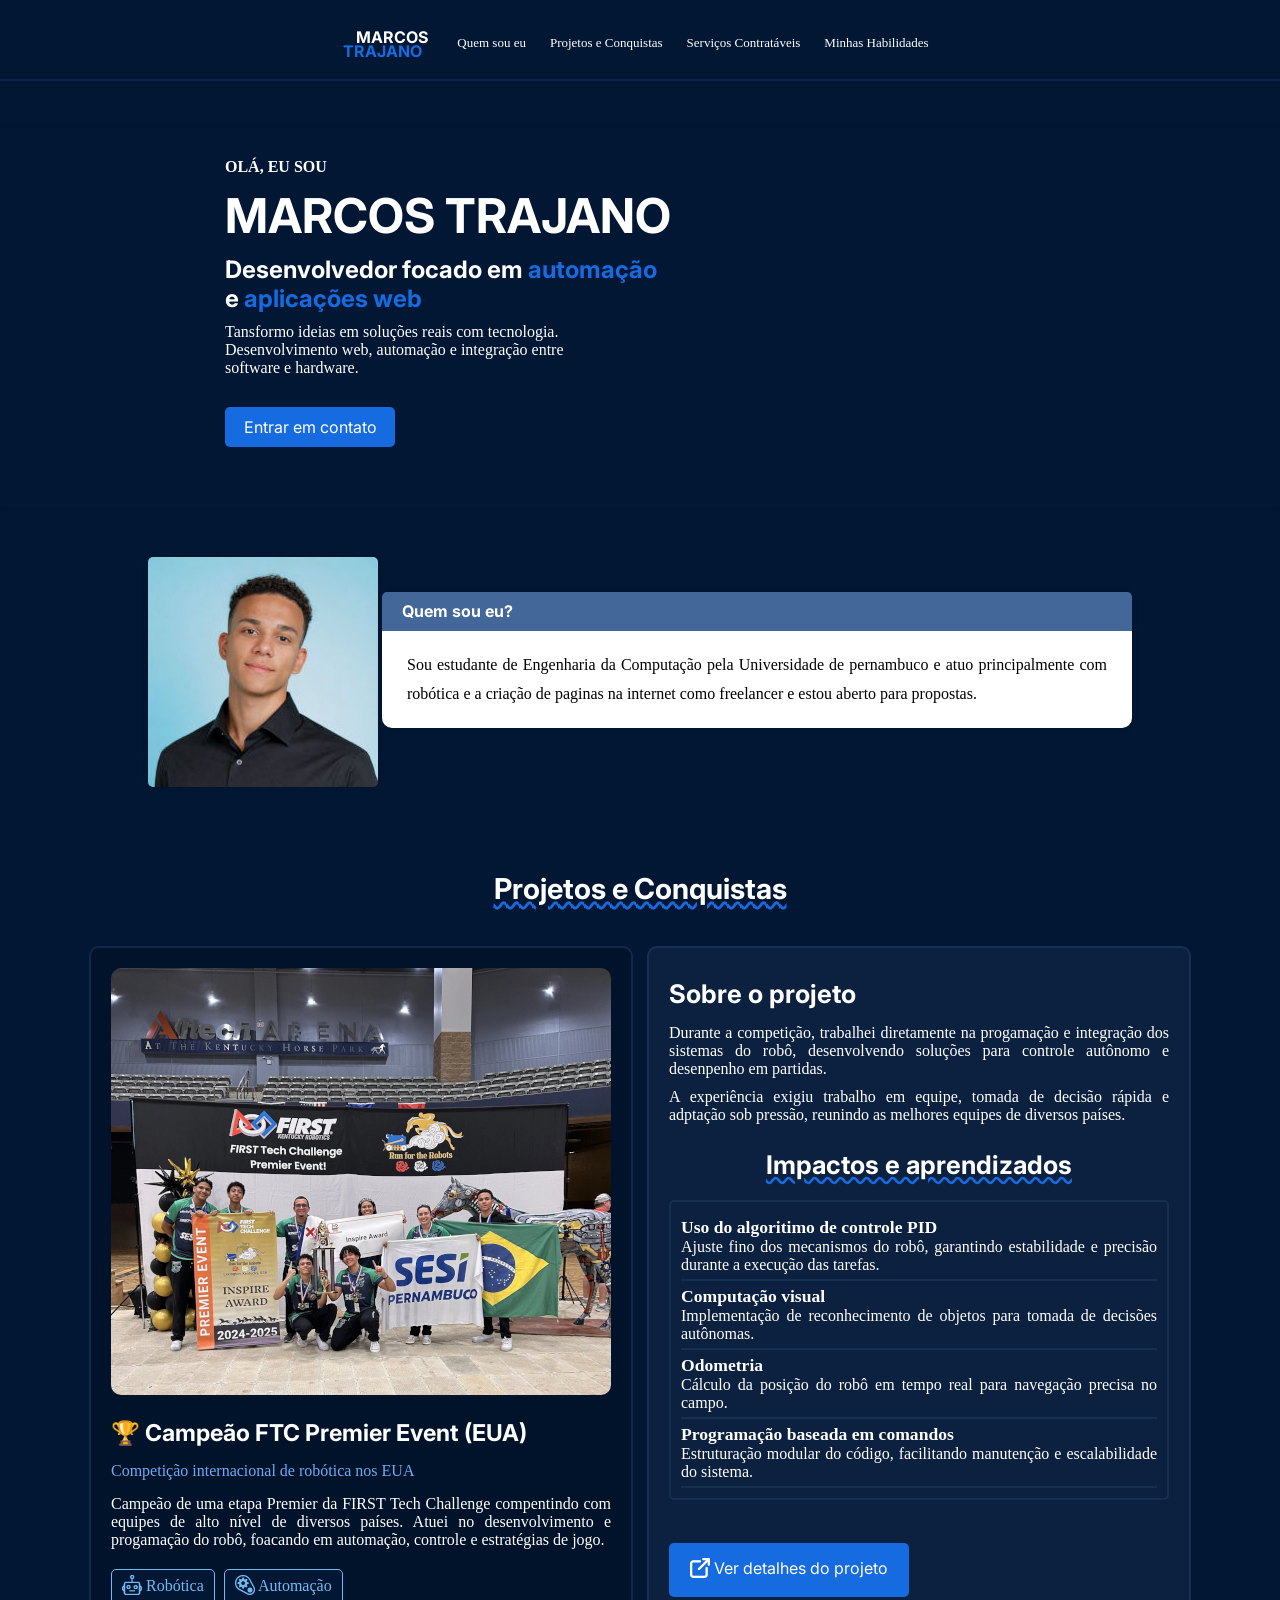
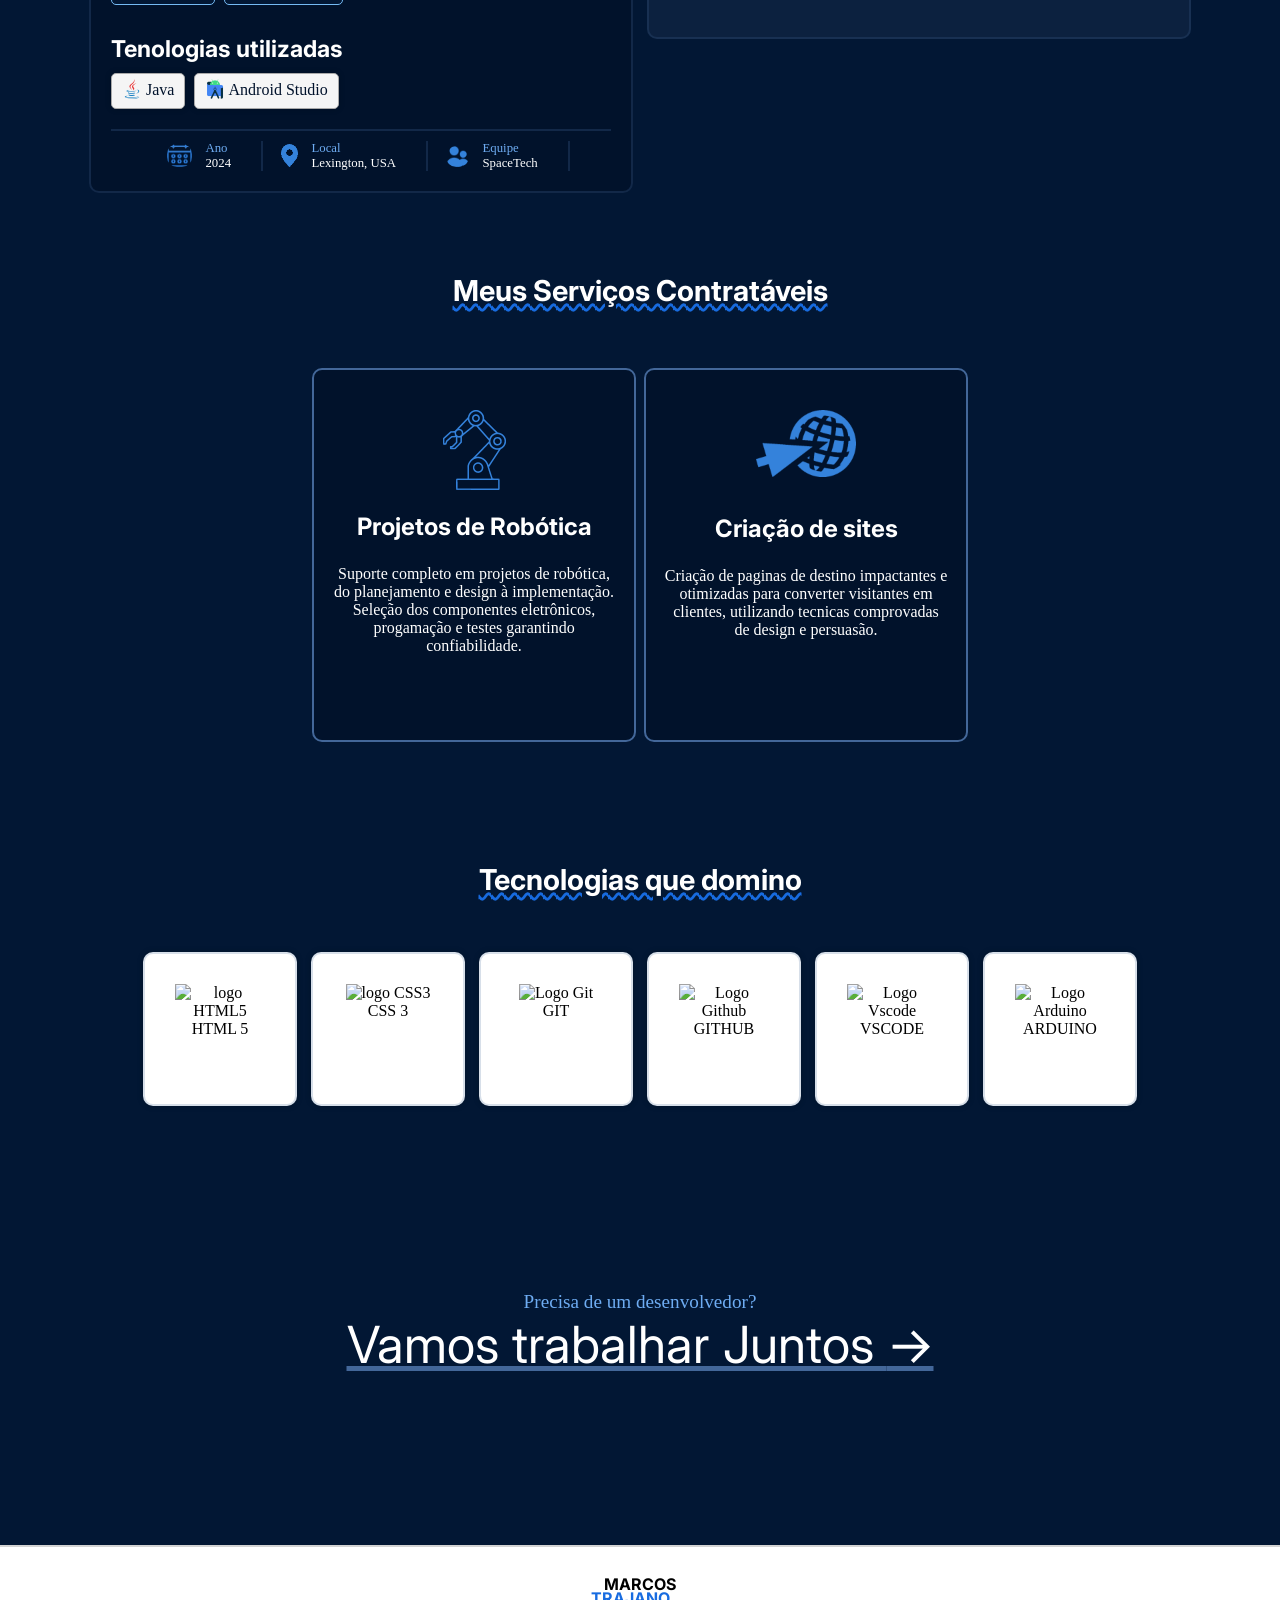
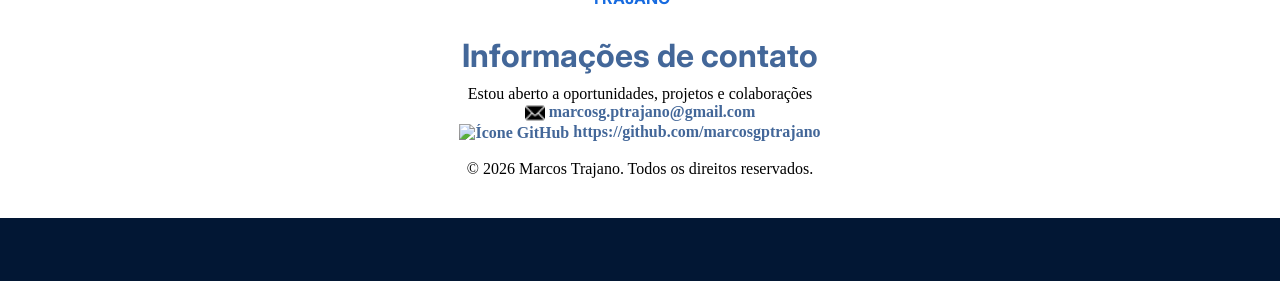
==== commit ad237961: "Pequena correção" ====
--- a/index.html
+++ b/index.html
@@ -9,11 +9,10 @@
 
     <link rel="canonical" href="https://marcosgptrajano.github.io/meu-portifolio/" />
 
-    <meta property="og:title" content="Marcos Trajano | Engenharia & Desenvolvimento">
+    <meta property="og:title" content="Marcos Trajano | Engenharia & DesenvolvimentoWeb">
     <meta property="og:description" content="Explore meus projetos de Engenharia de Computação e Desenvolvimento Web.">
-    <meta property="og:image" content="images/page-preview.jpeg">
+    <meta property="og:image" content="images/page-preview.png">
     <meta property="og:url" content="https://marcosgptrajano.github.io/meu-portifolio/">
-
     <meta name="viewport" content="width=device-width, initial-scale=1.0">
     <title>Marcos Trajano - Portifólio</title>
     <link rel="stylesheet" href="style.css">
@@ -62,7 +61,7 @@
         <h2 id="2">Projetos e Conquistas</h2>
         <section id="projetos">
             <article class="projeto">
-                <img src="images/space_tech___sesi_paulista-34662228.jpeg" alt="Foto da equipe de robótica SpaceTech" width="600" height="400">
+                <img src="images/space_tech___sesi_paulista-34662228.jpeg" alt="Foto da equipe de robótica SpaceTech">
                 <h3>🏆 Campeão FTC Premier Event (EUA)</h3>
                 <p>
                     <span class="descricao">
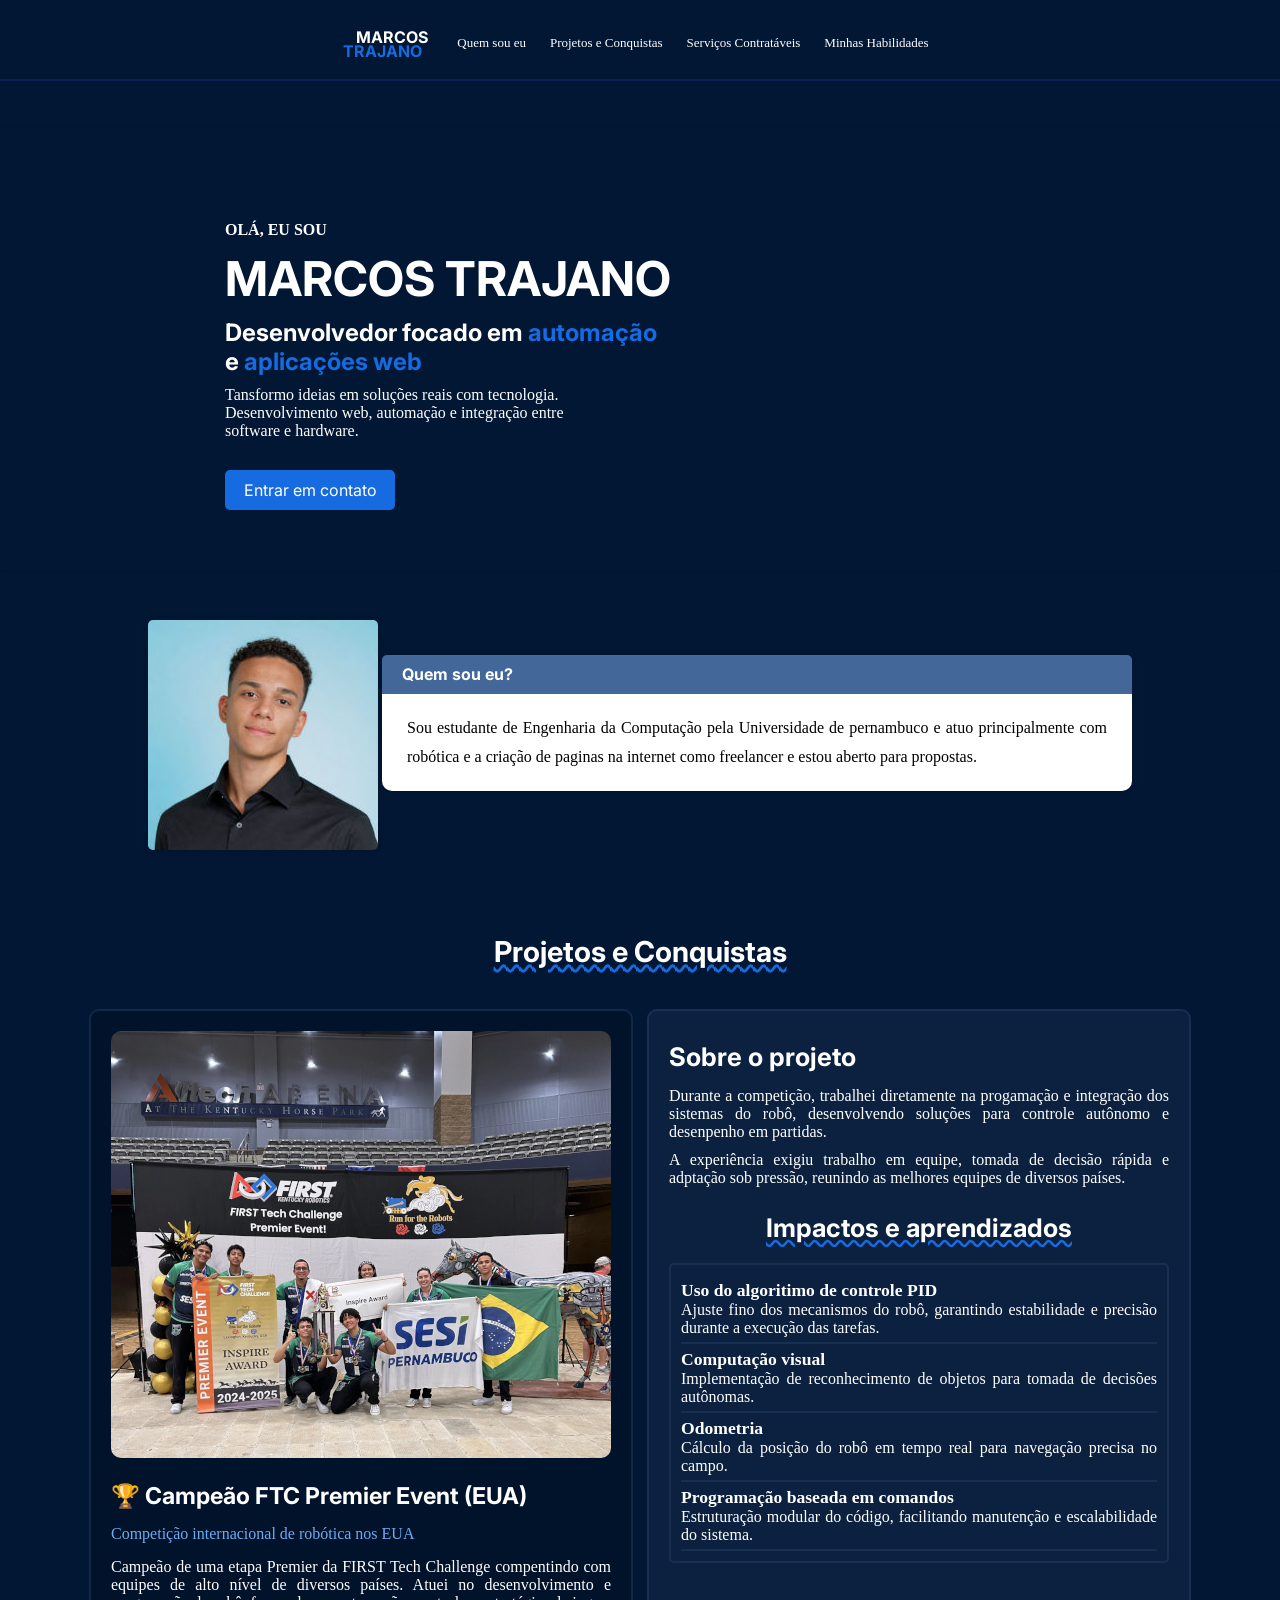
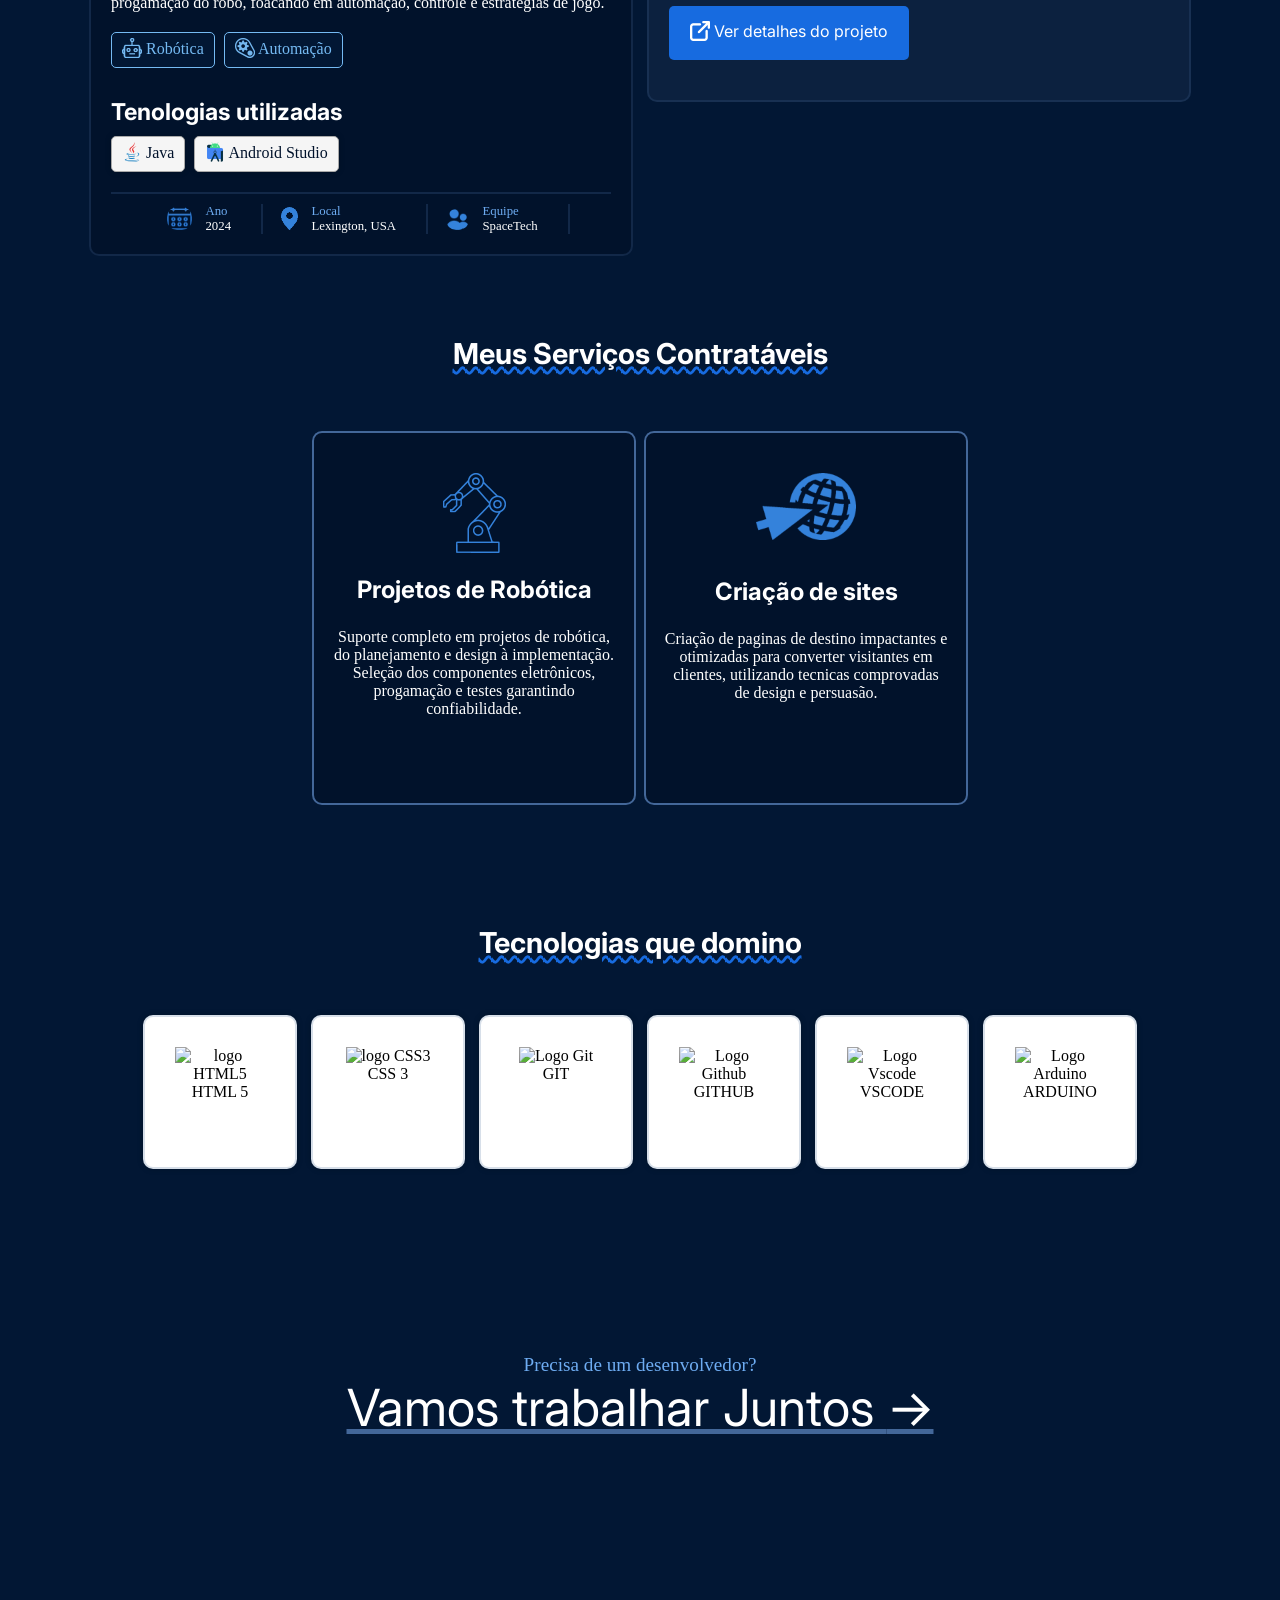
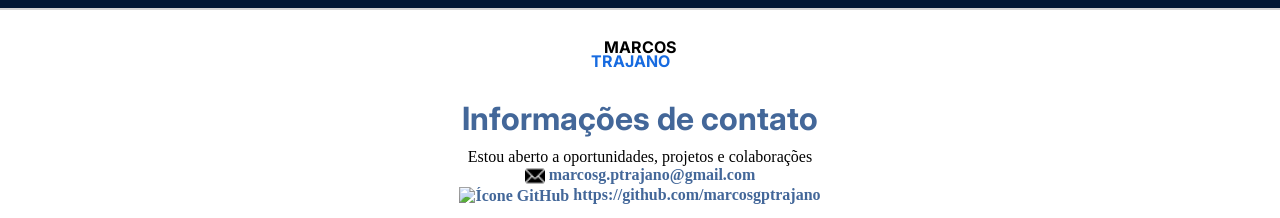
==== commit e8acf25c: "Update index.html" ====
--- a/index.html
+++ b/index.html
@@ -44,7 +44,7 @@
             <div class="avatar">
                     <picture>
                         <source media="(max-width: 790px)" srcset="images/ChatGPT Image May 8, 2026, 07_17_53 PM (1).png">
-                        <img src="images/avatar.png" alt="Avatar cartoon" >
+                        <img src="none" alt="Avatar cartoon" >
                     </picture>
             </div>
         </section>
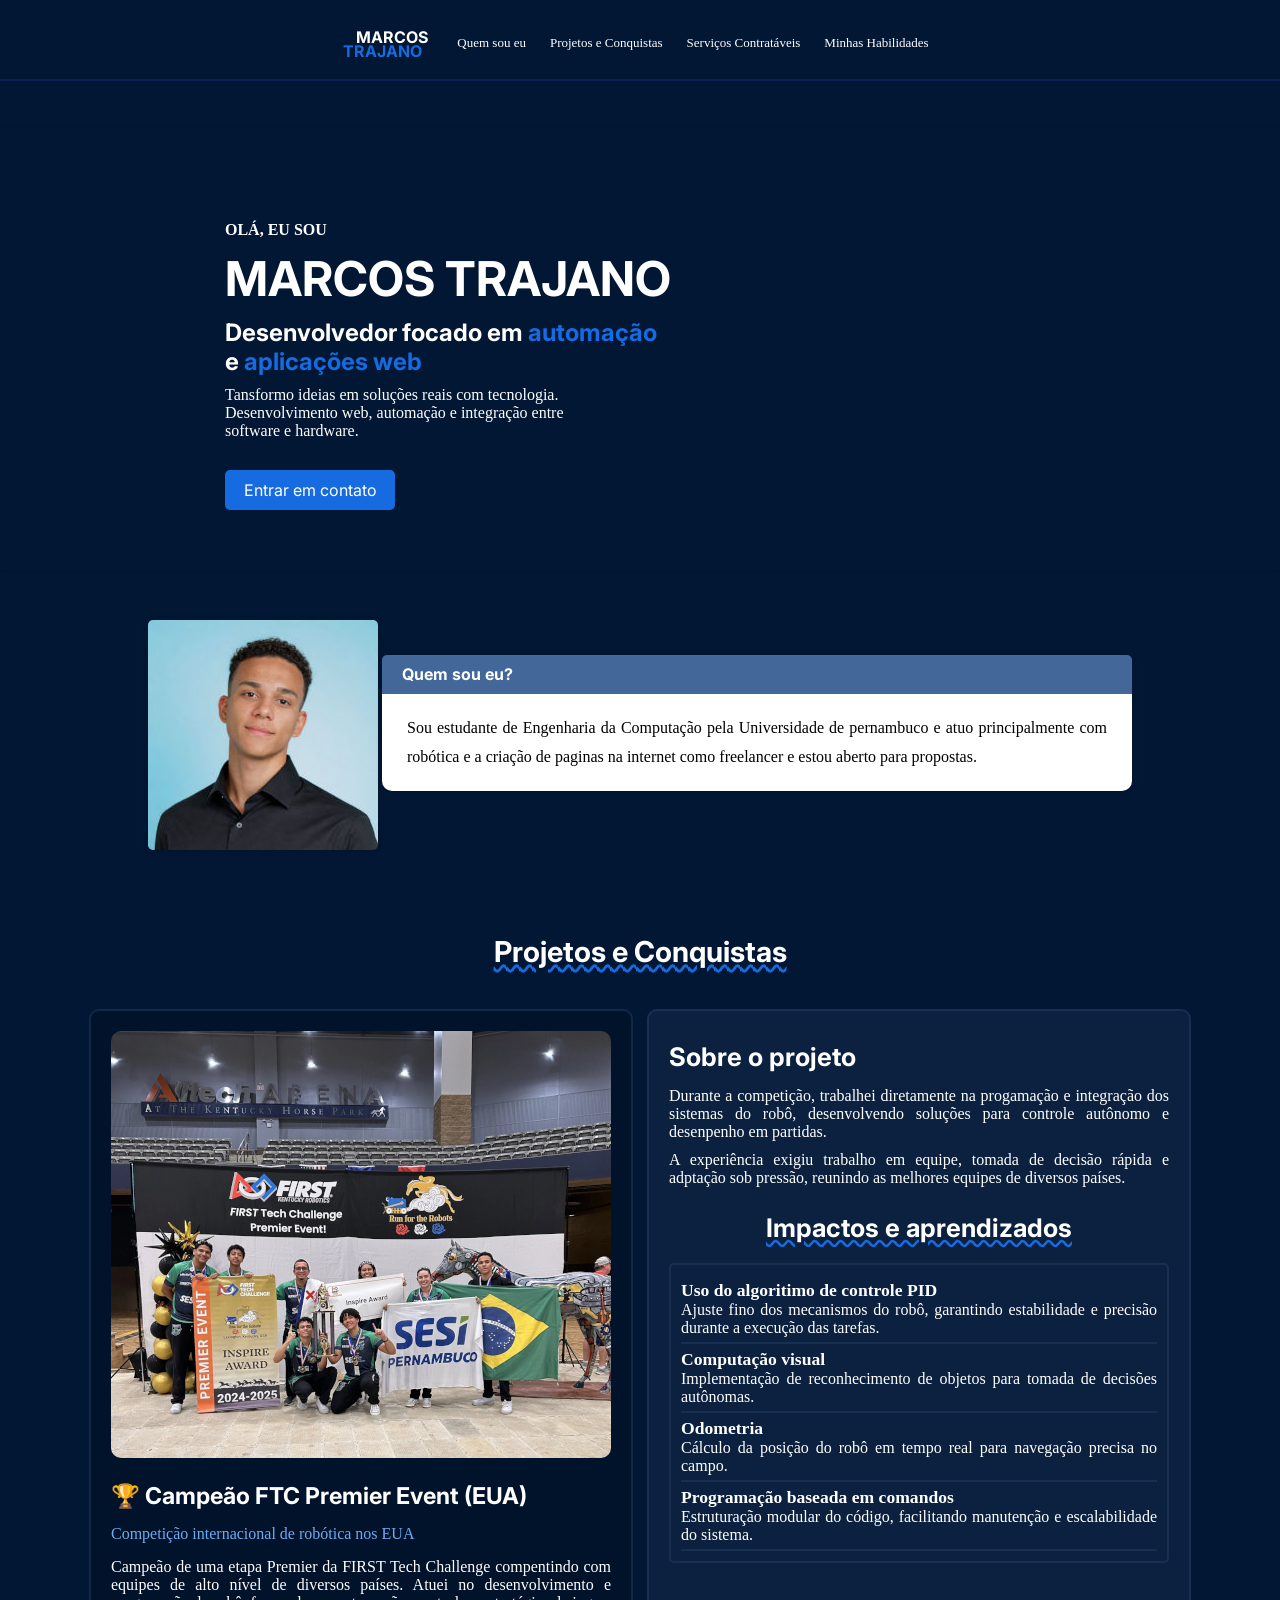
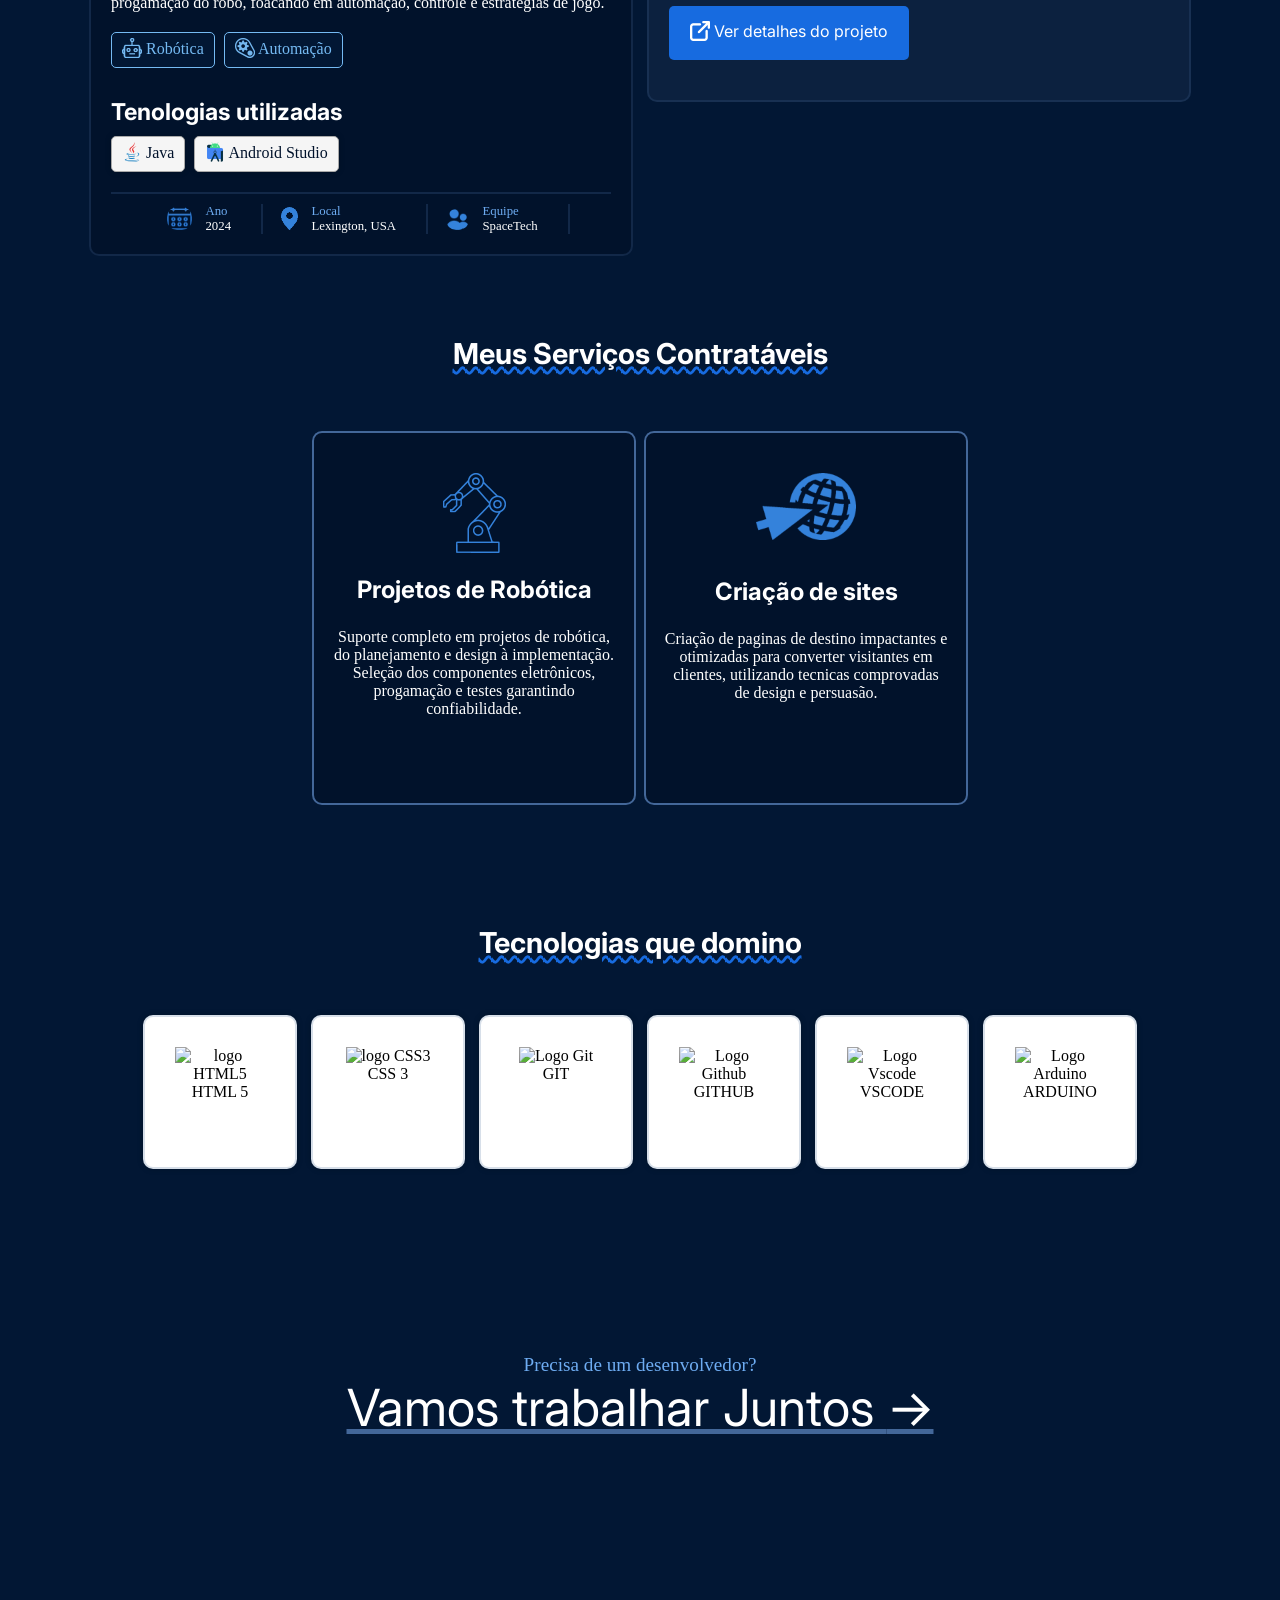
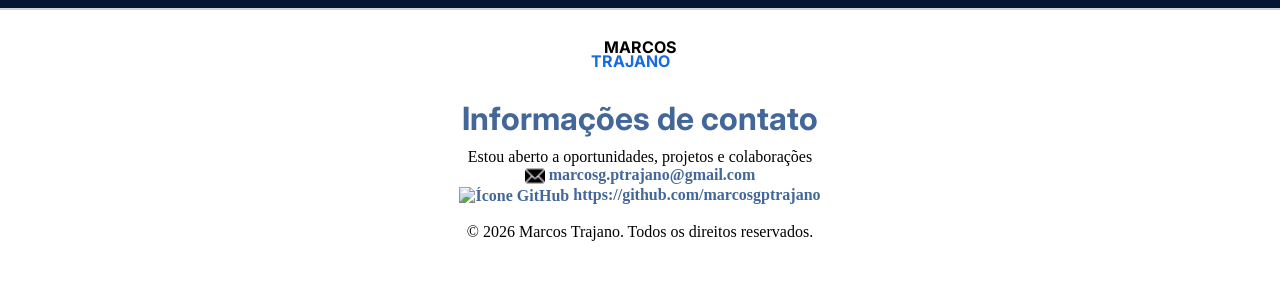
==== commit 5c8927dd: "Correção de responsividade" ====
--- a/index.html
+++ b/index.html
@@ -43,8 +43,8 @@
             </section>
             <div class="avatar">
                     <picture>
-                        <source media="(max-width: 790px)" srcset="images/ChatGPT Image May 8, 2026, 07_17_53 PM (1).png">
-                        <img src="none" alt="Avatar cartoon" >
+                        <source media="(max-width: 790px)" srcset="images/Untitled.png">
+                        <img src="images/avatar.png" alt="Foto de perfil de Marcos Trajano">
                     </picture>
             </div>
         </section>
--- a/style.css
+++ b/style.css
@@ -54,6 +54,12 @@
     }
     
 }
+@media (max-width: 740px) {
+    .avatar img{
+        height: 0px;
+    }
+}
+
 
 
 nav{
@@ -162,7 +168,7 @@
     padding-left: 30px ;
 }
 
-.avatar source {
+.avatar picture > source {
     display: none;
 }
 
